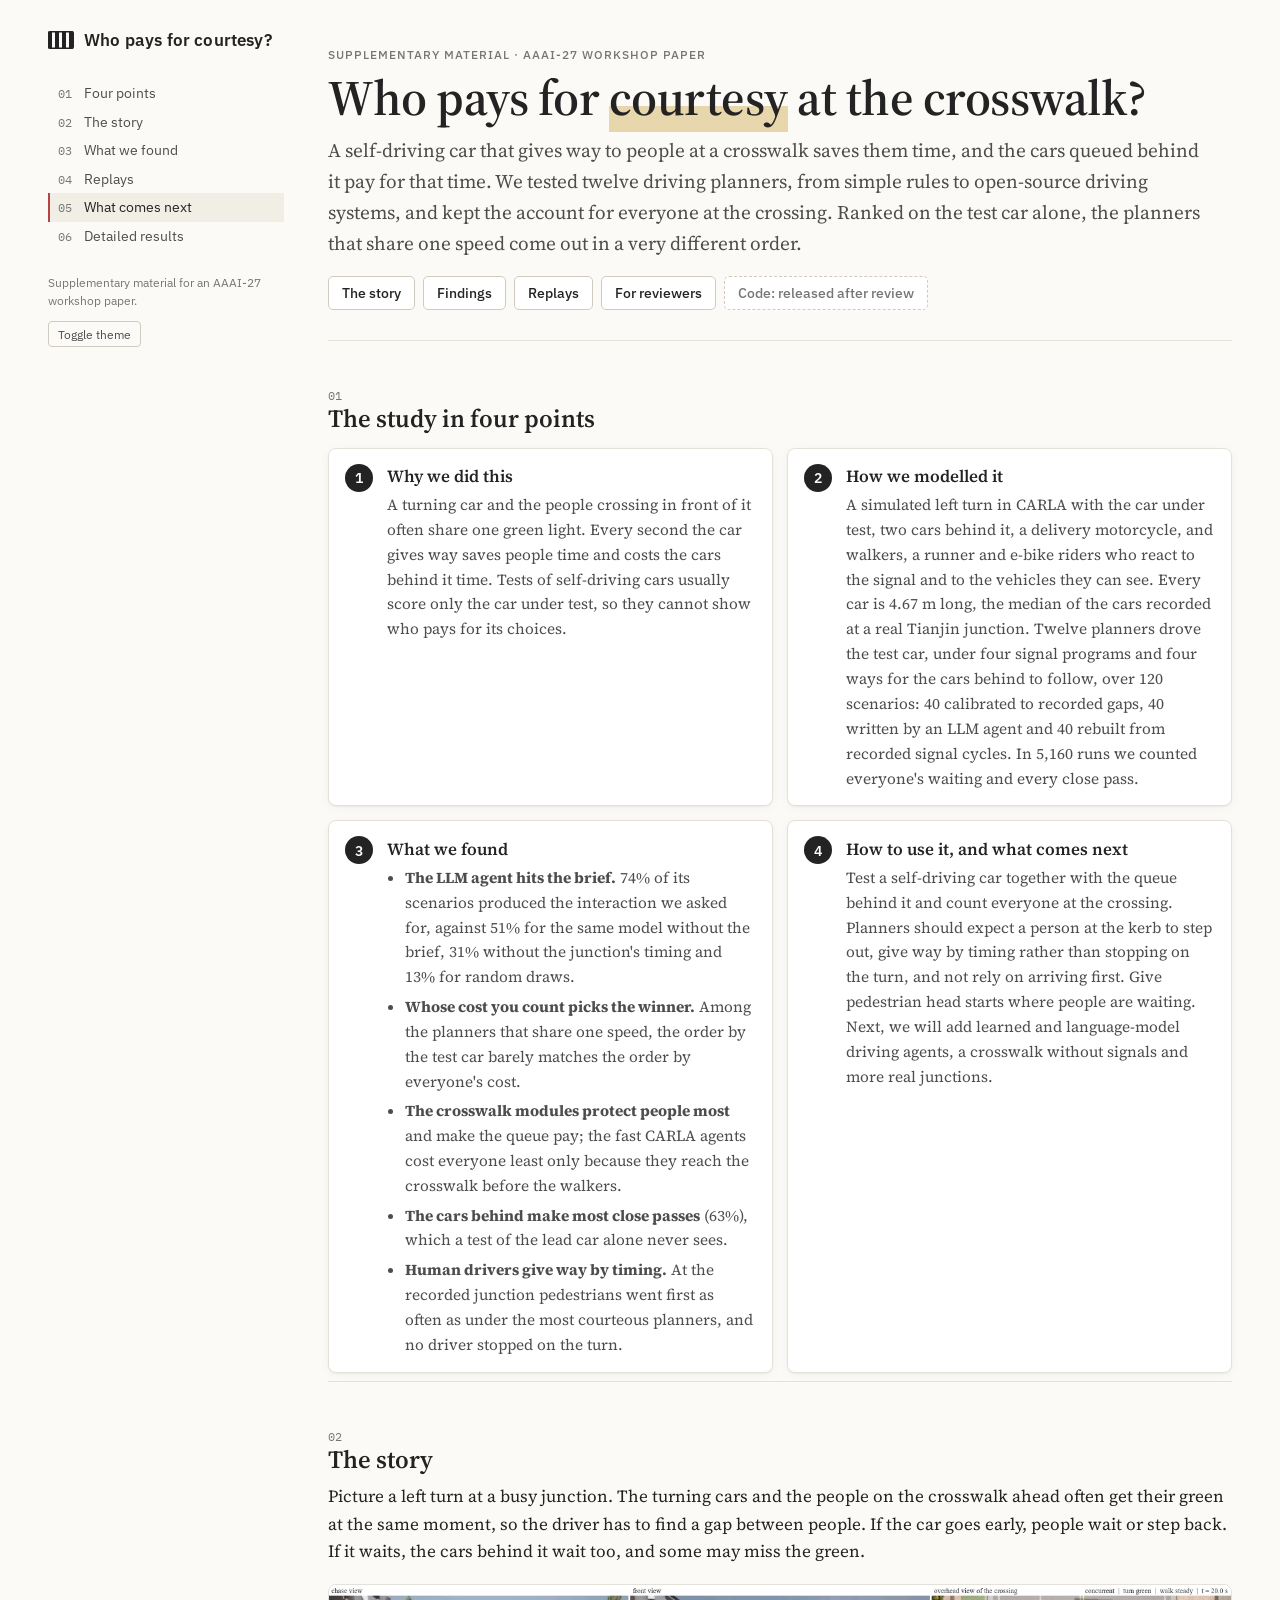
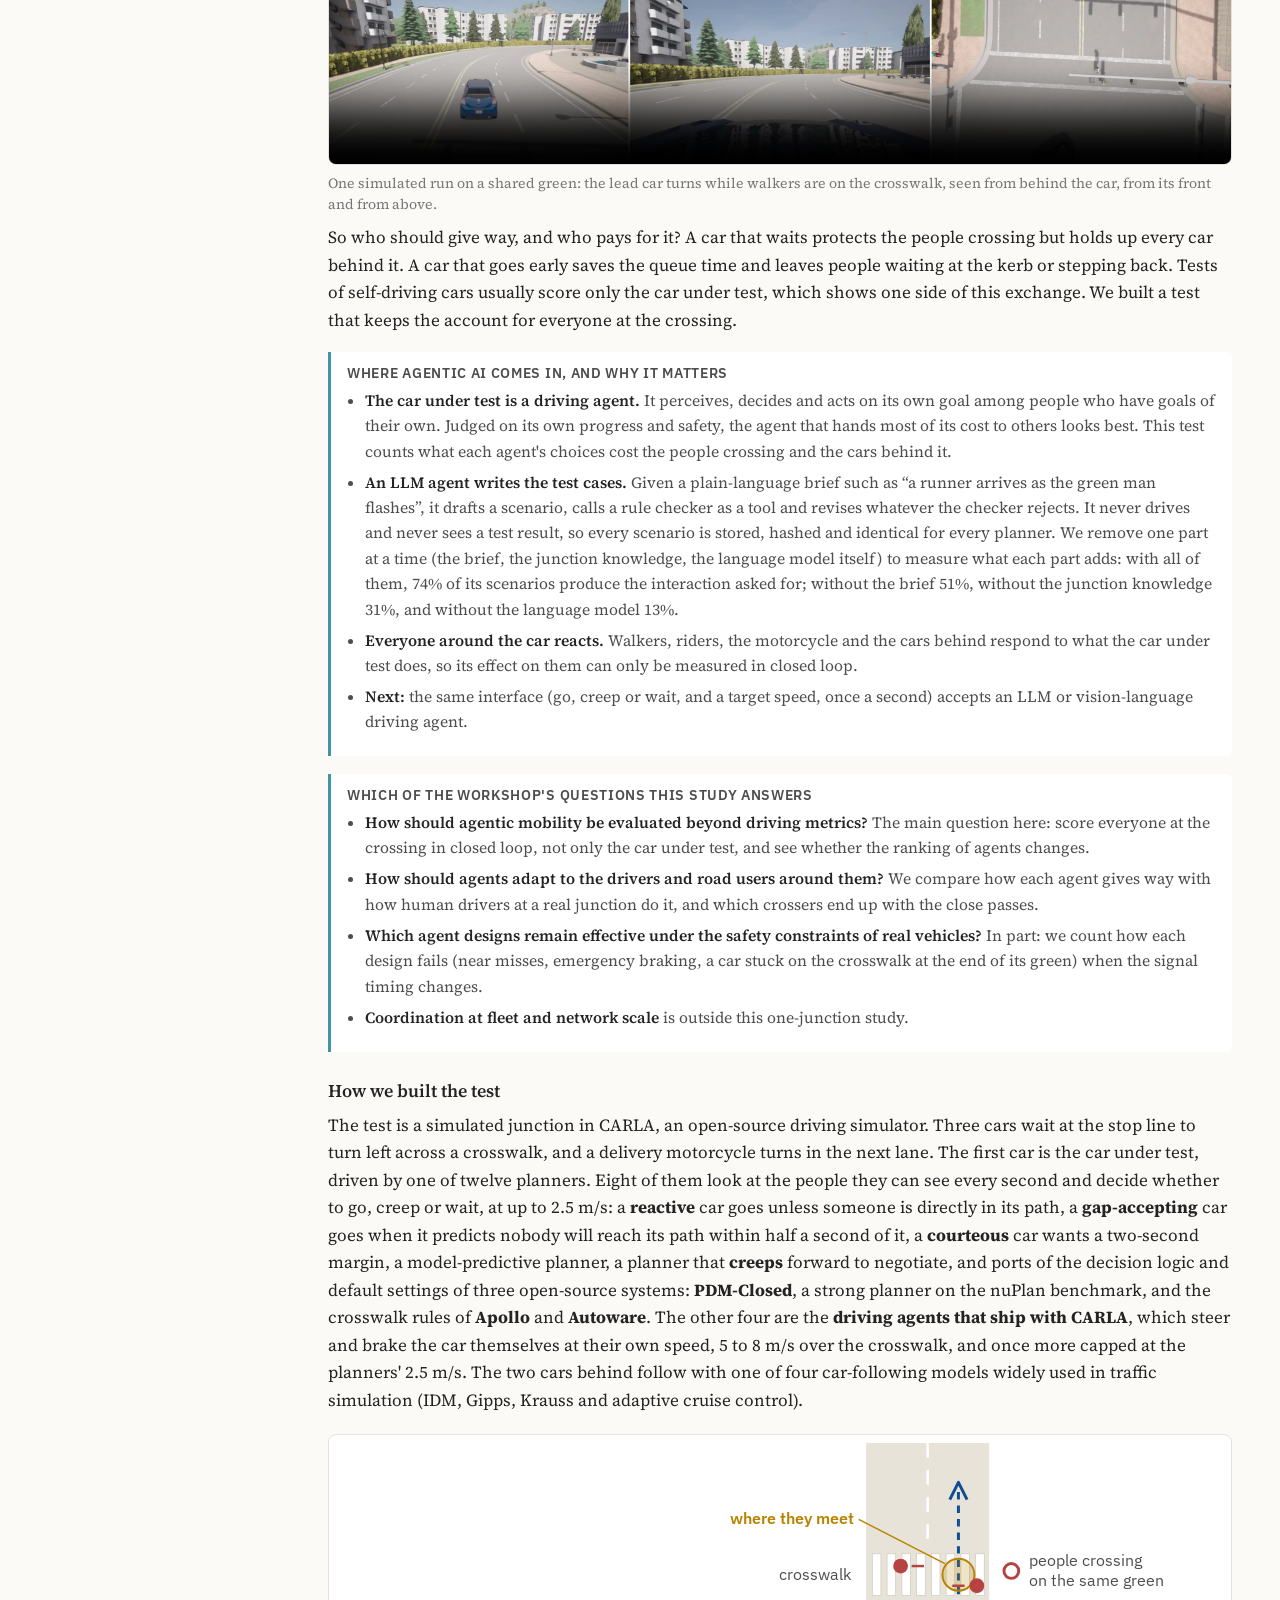
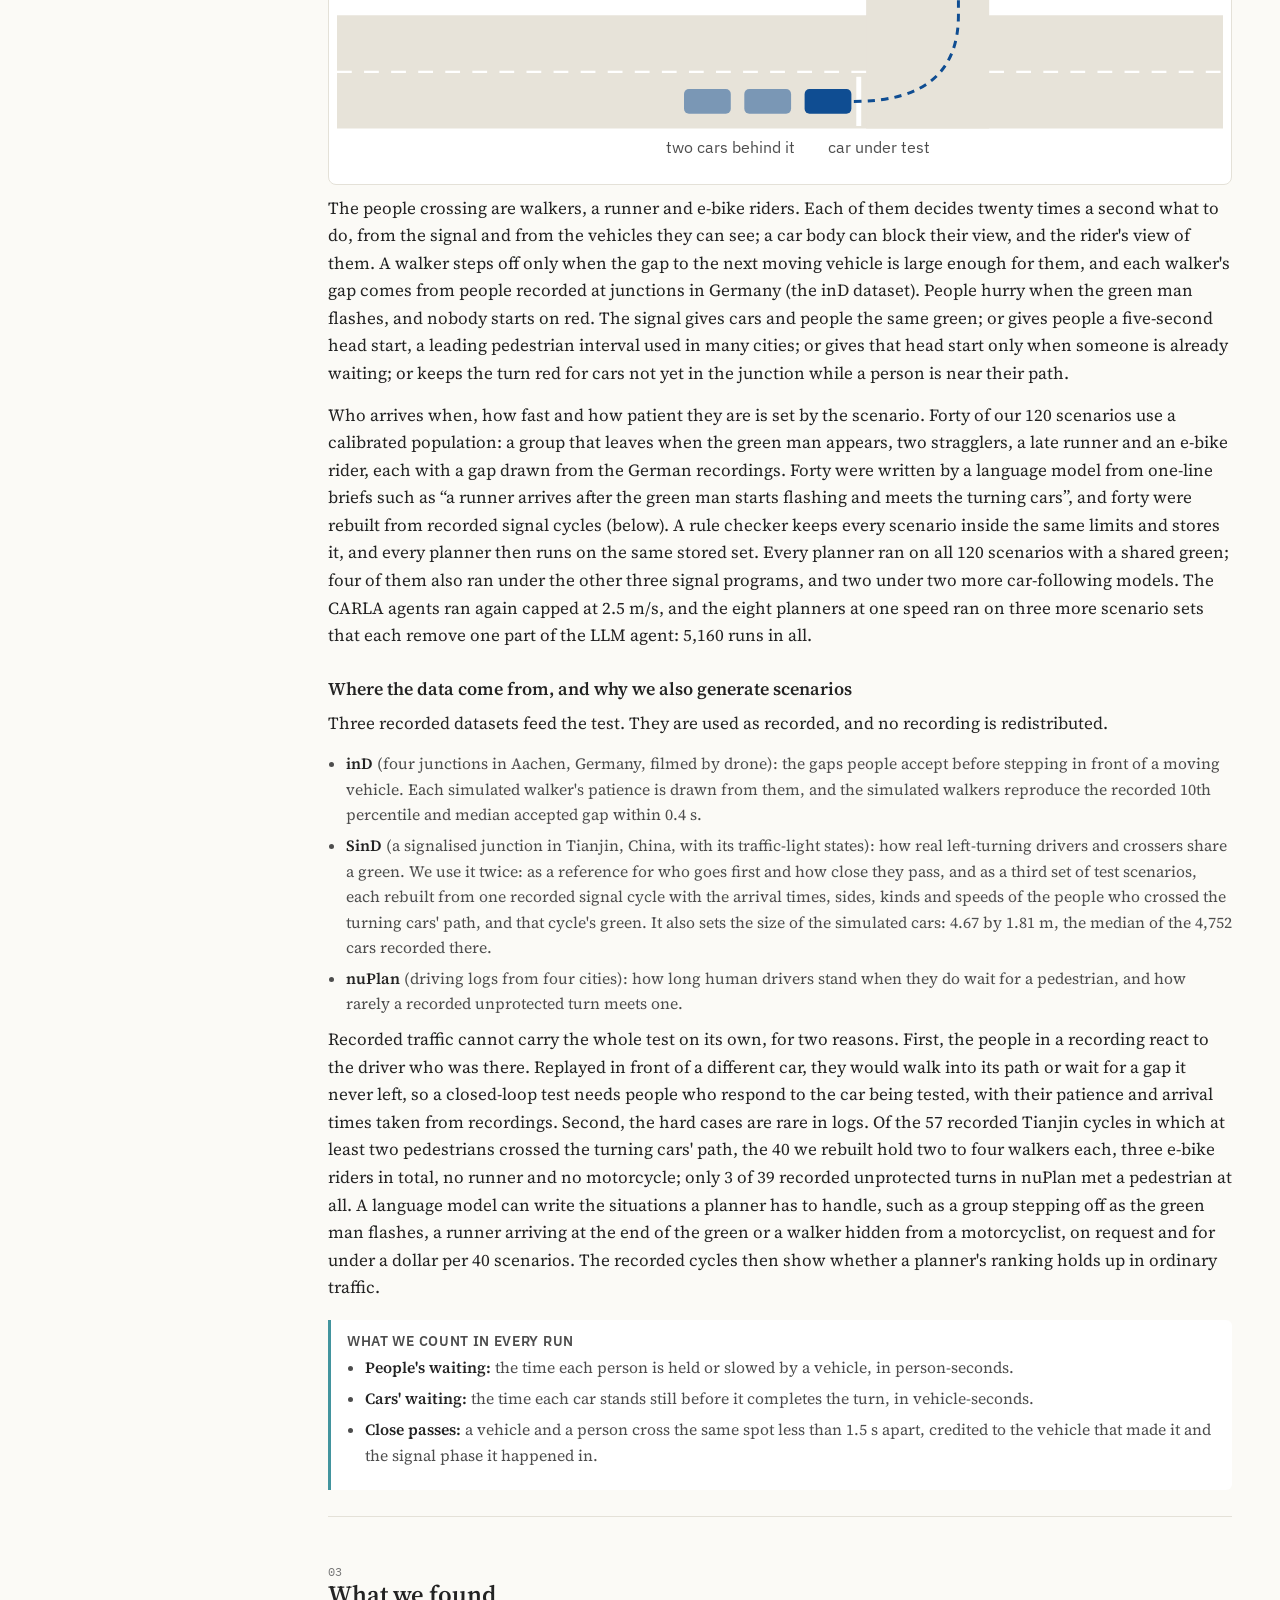
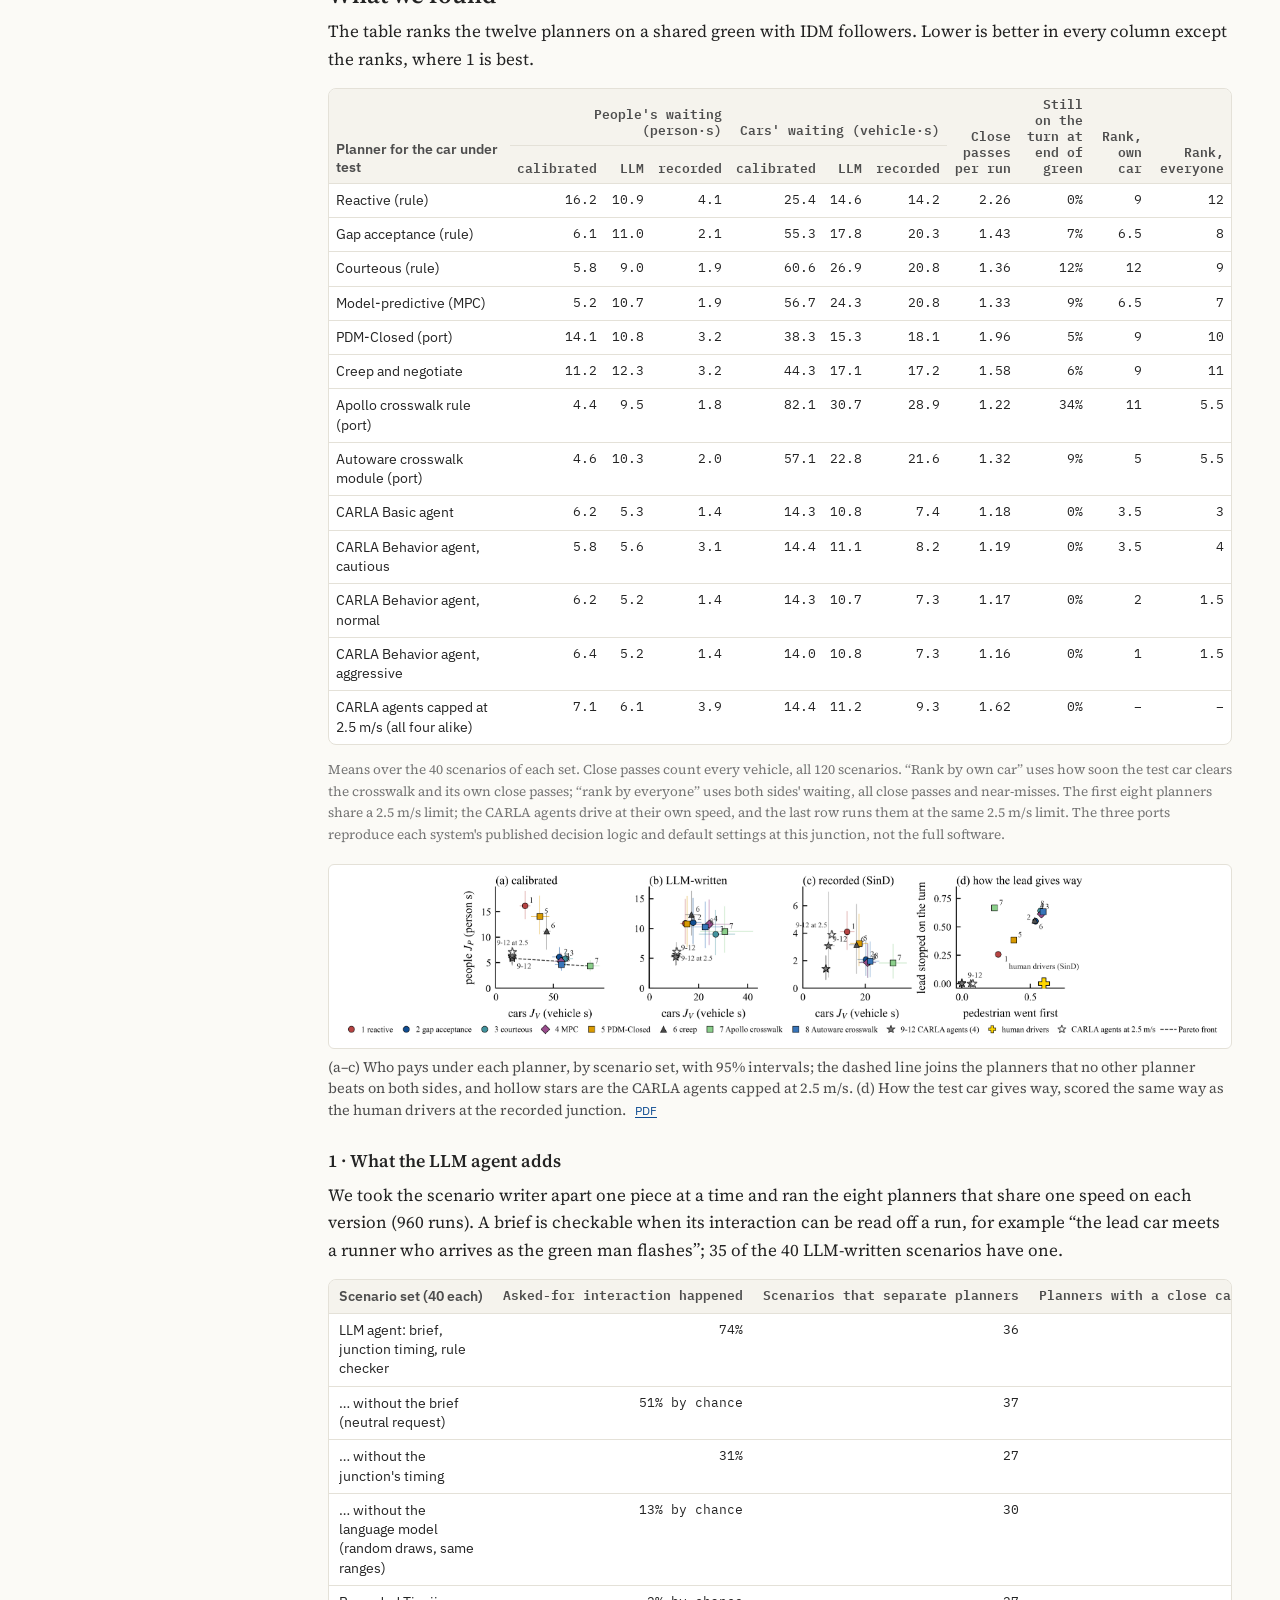
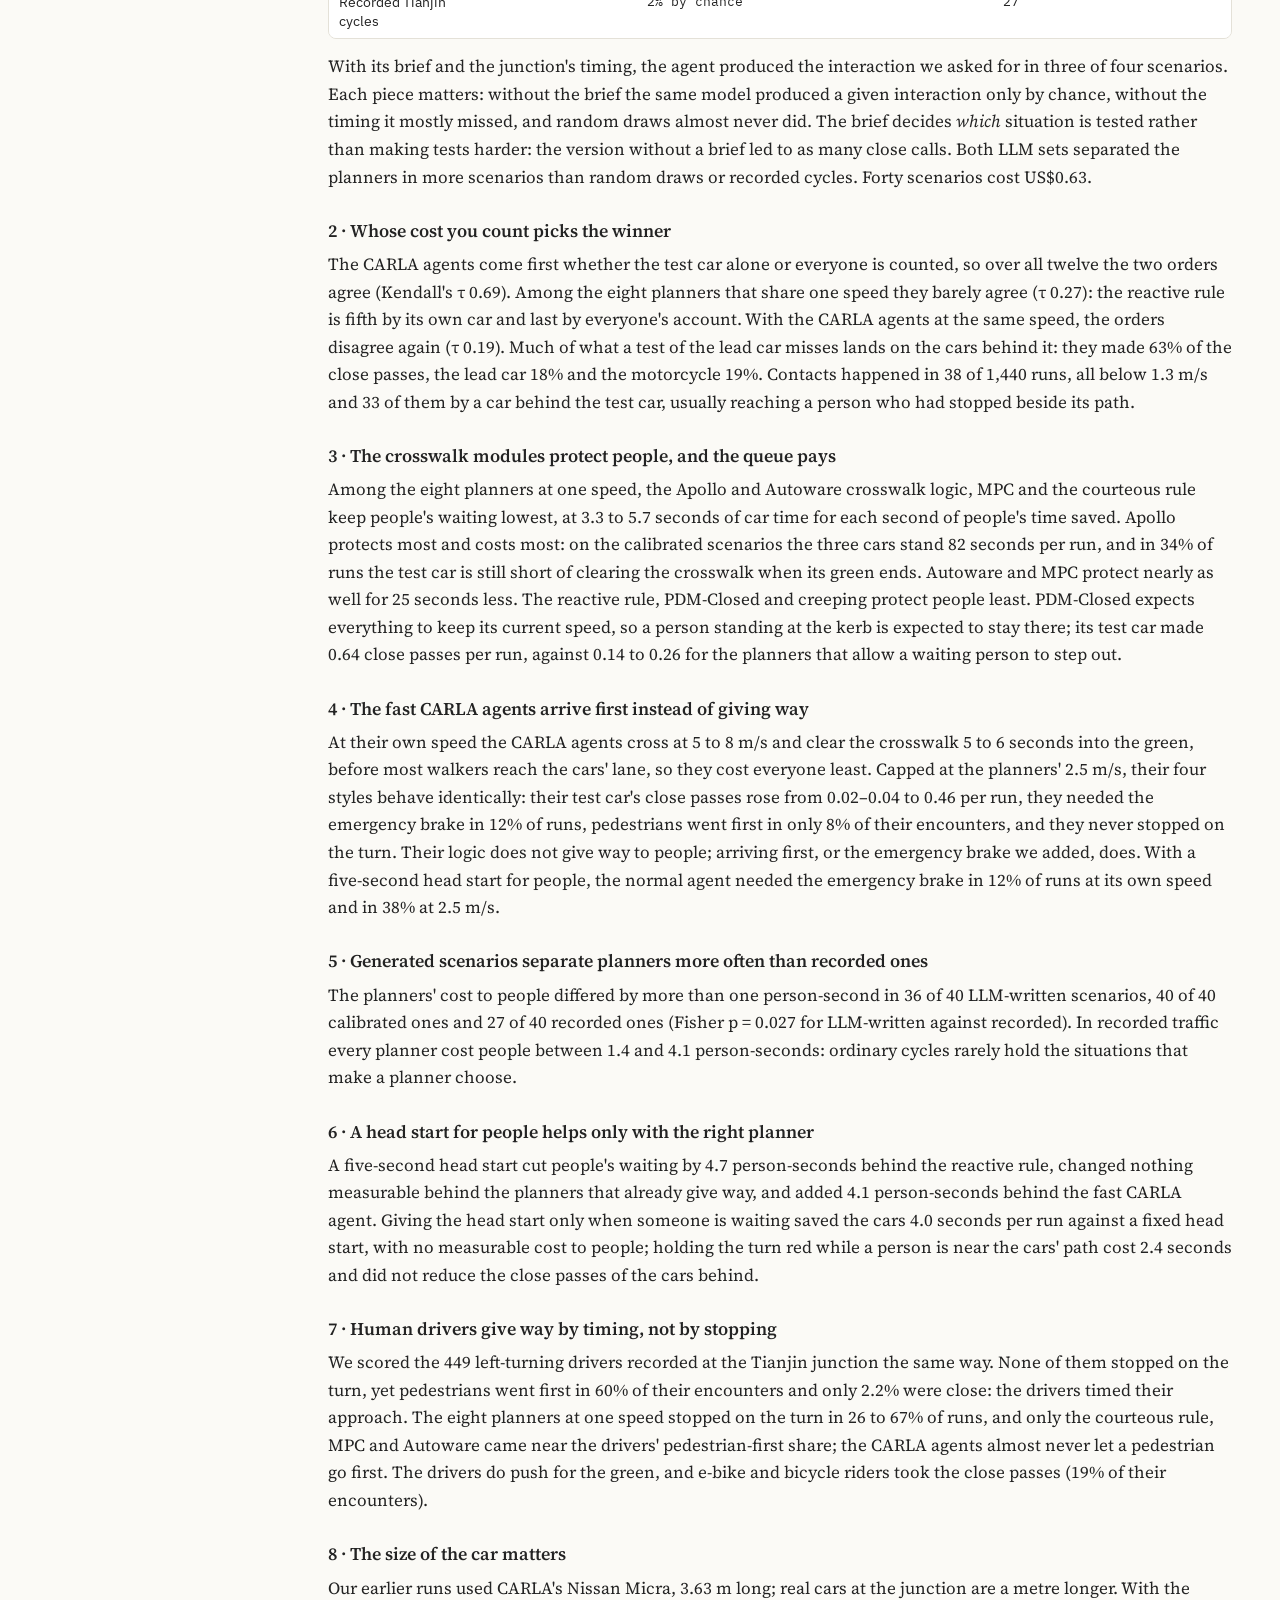
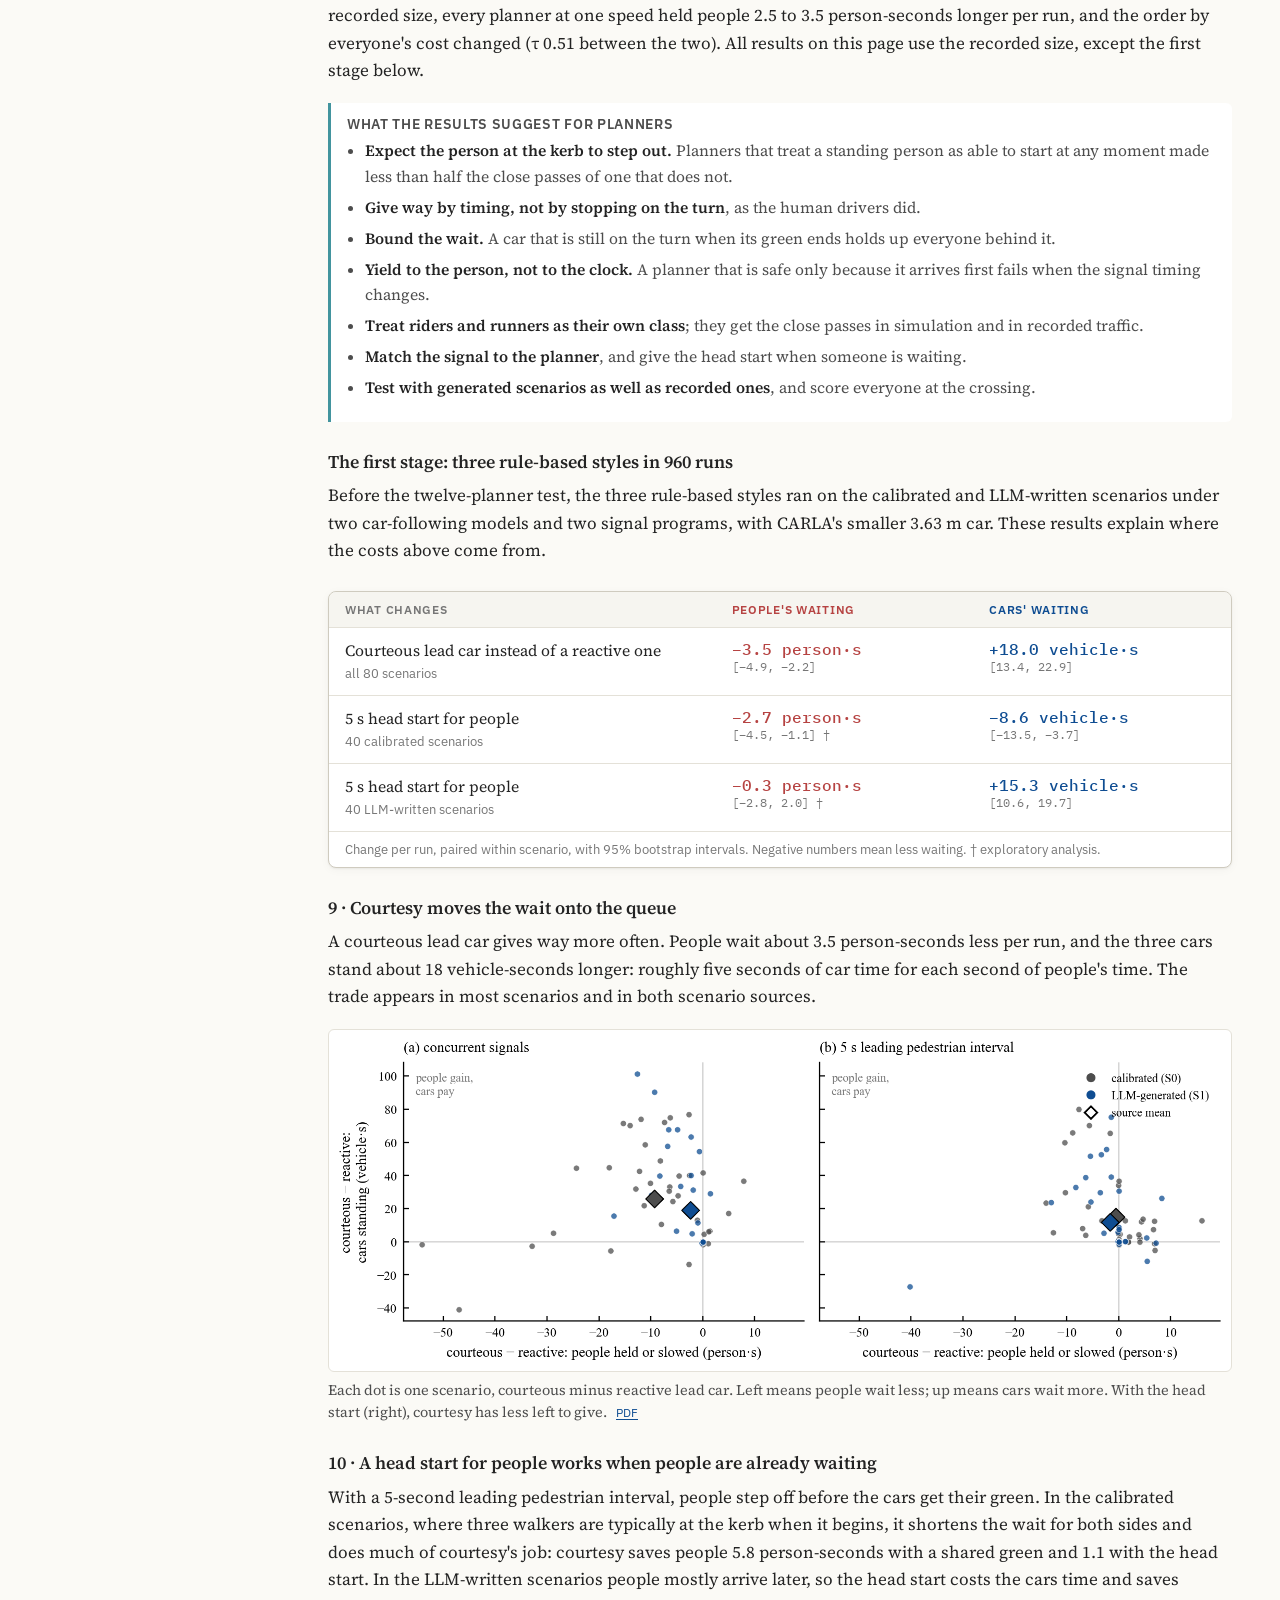
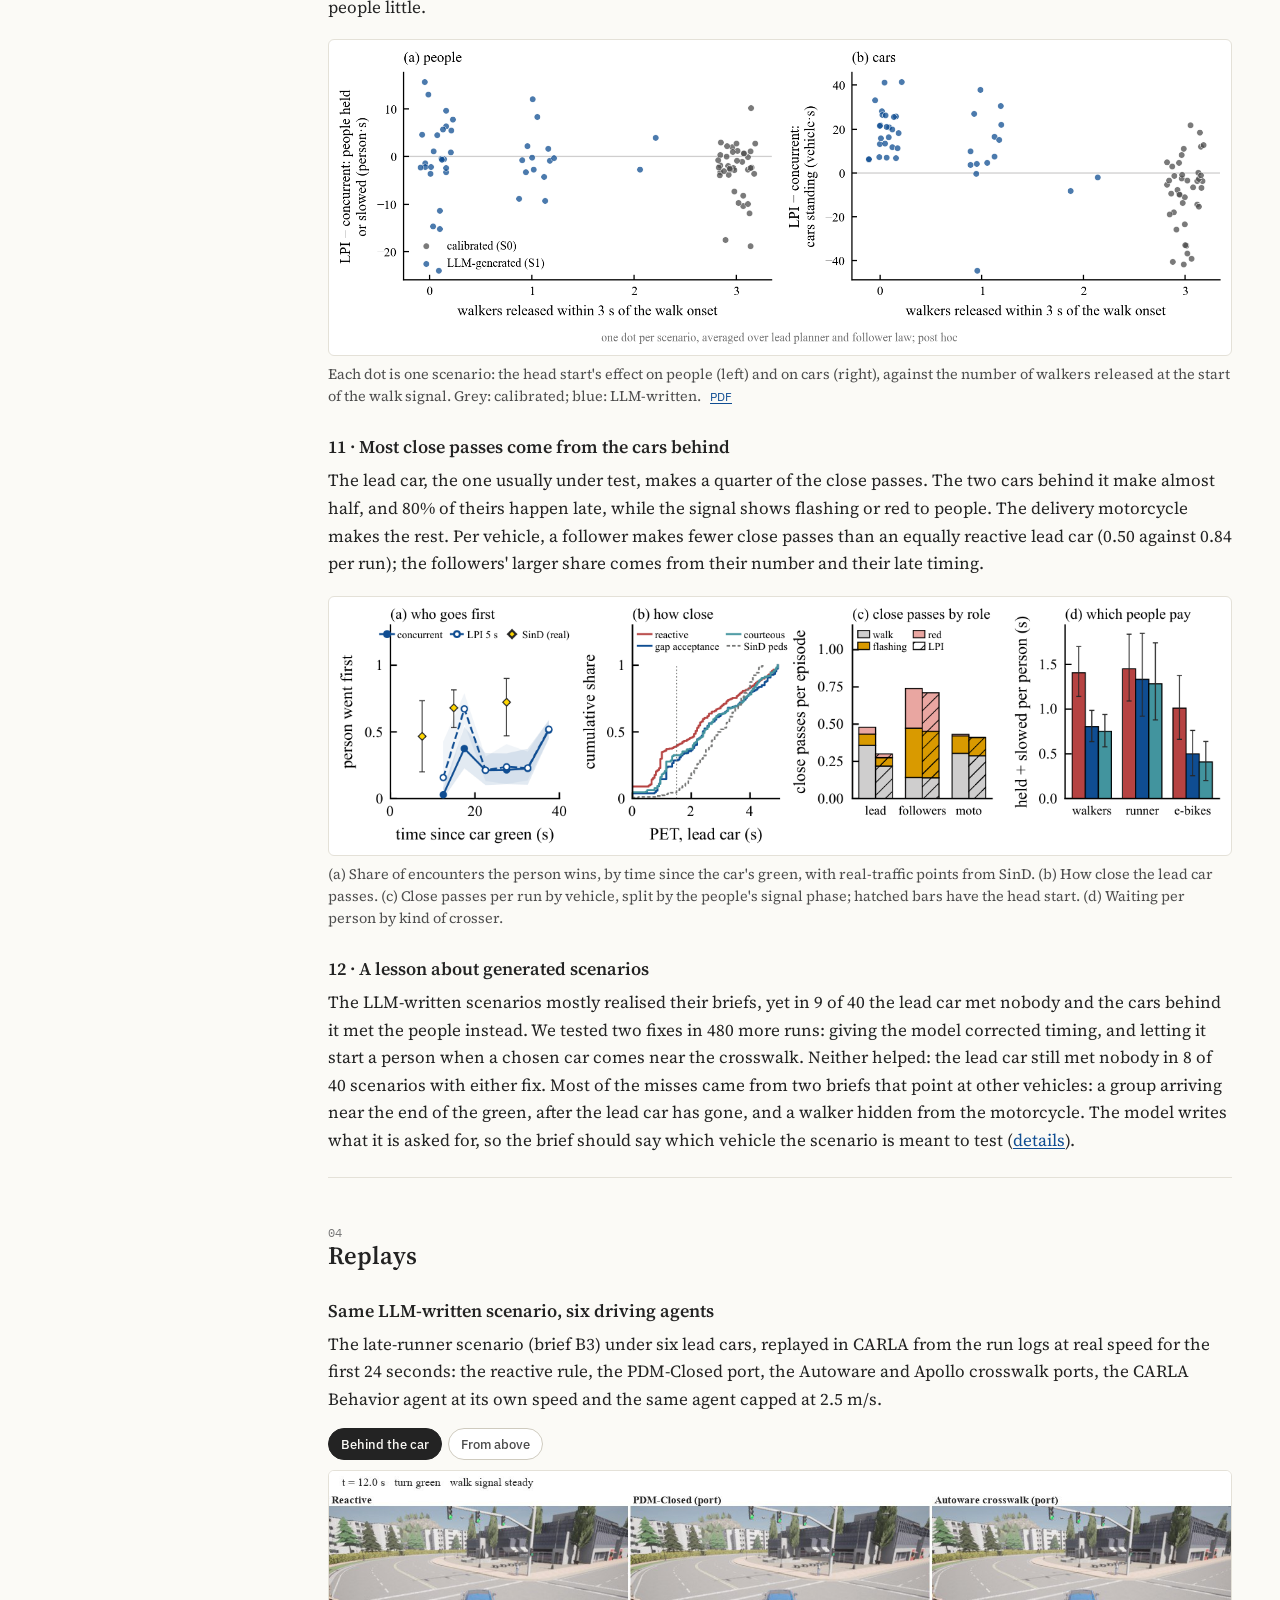
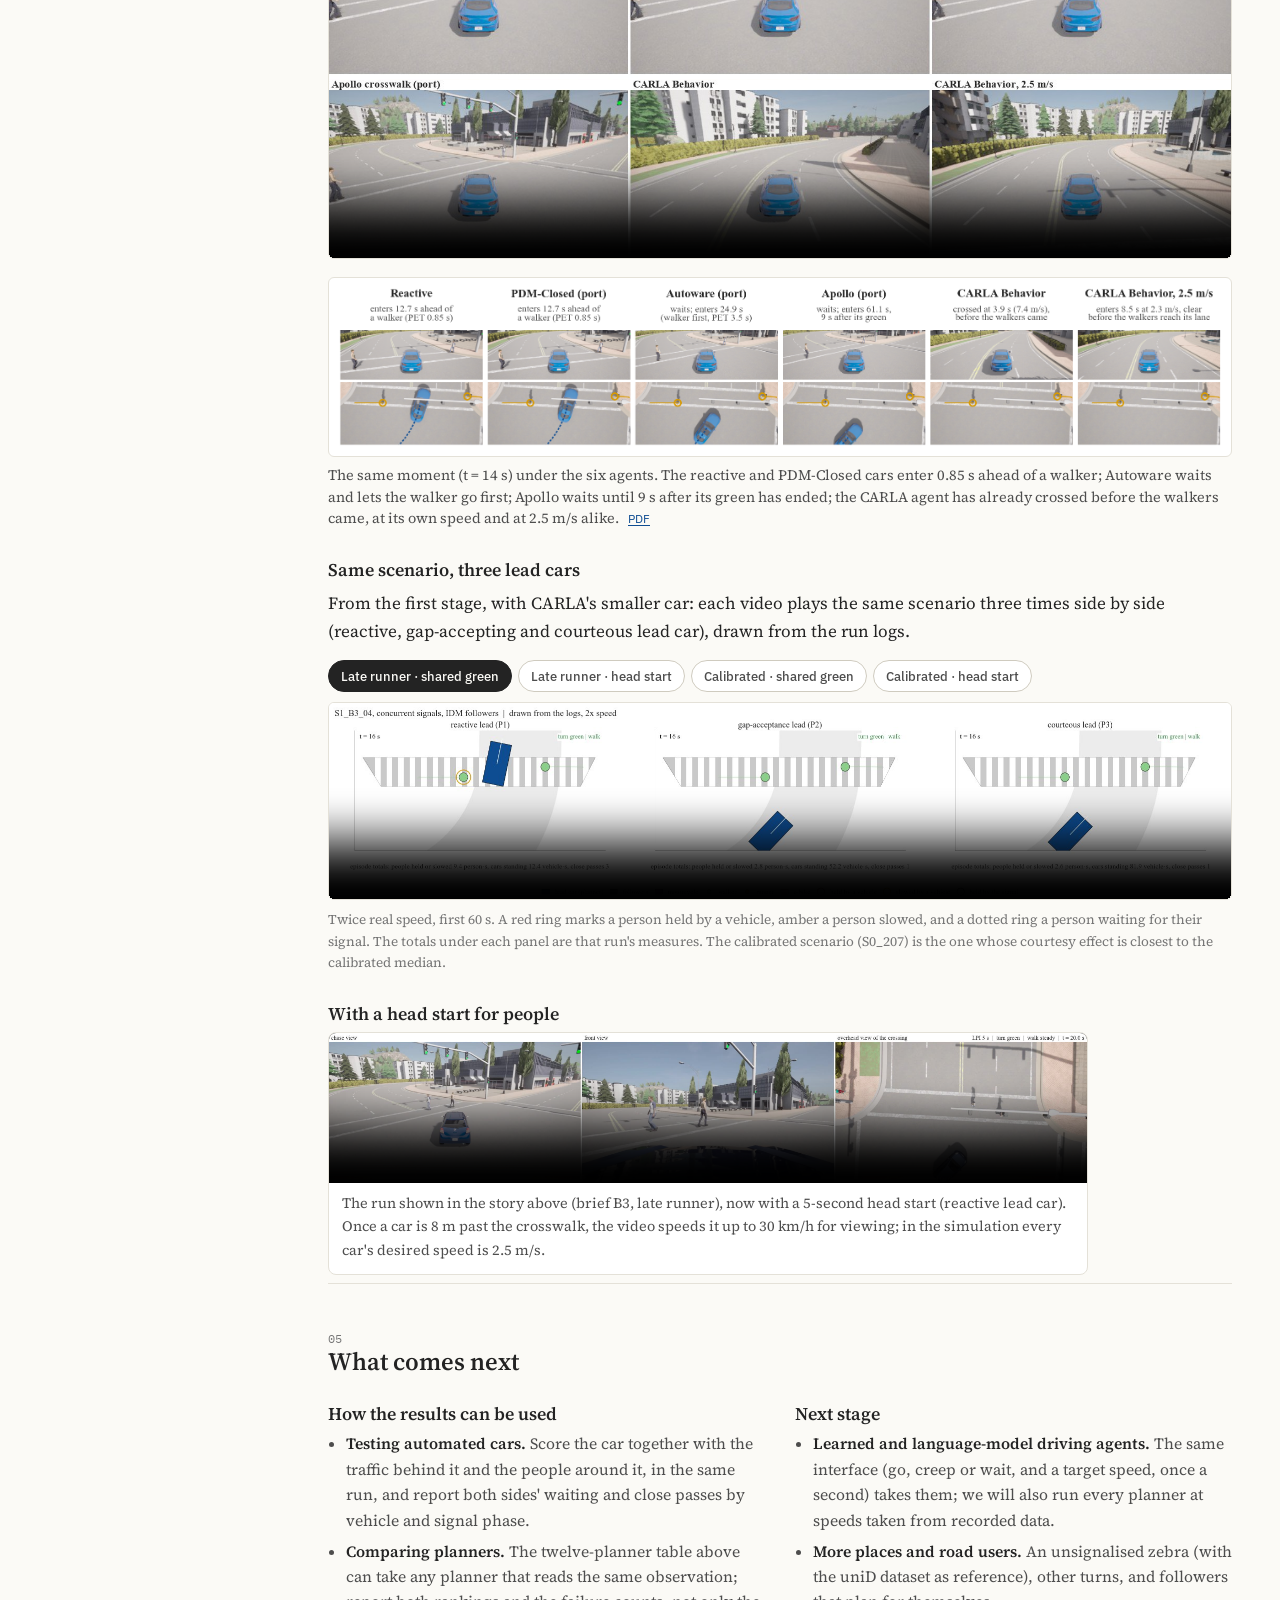
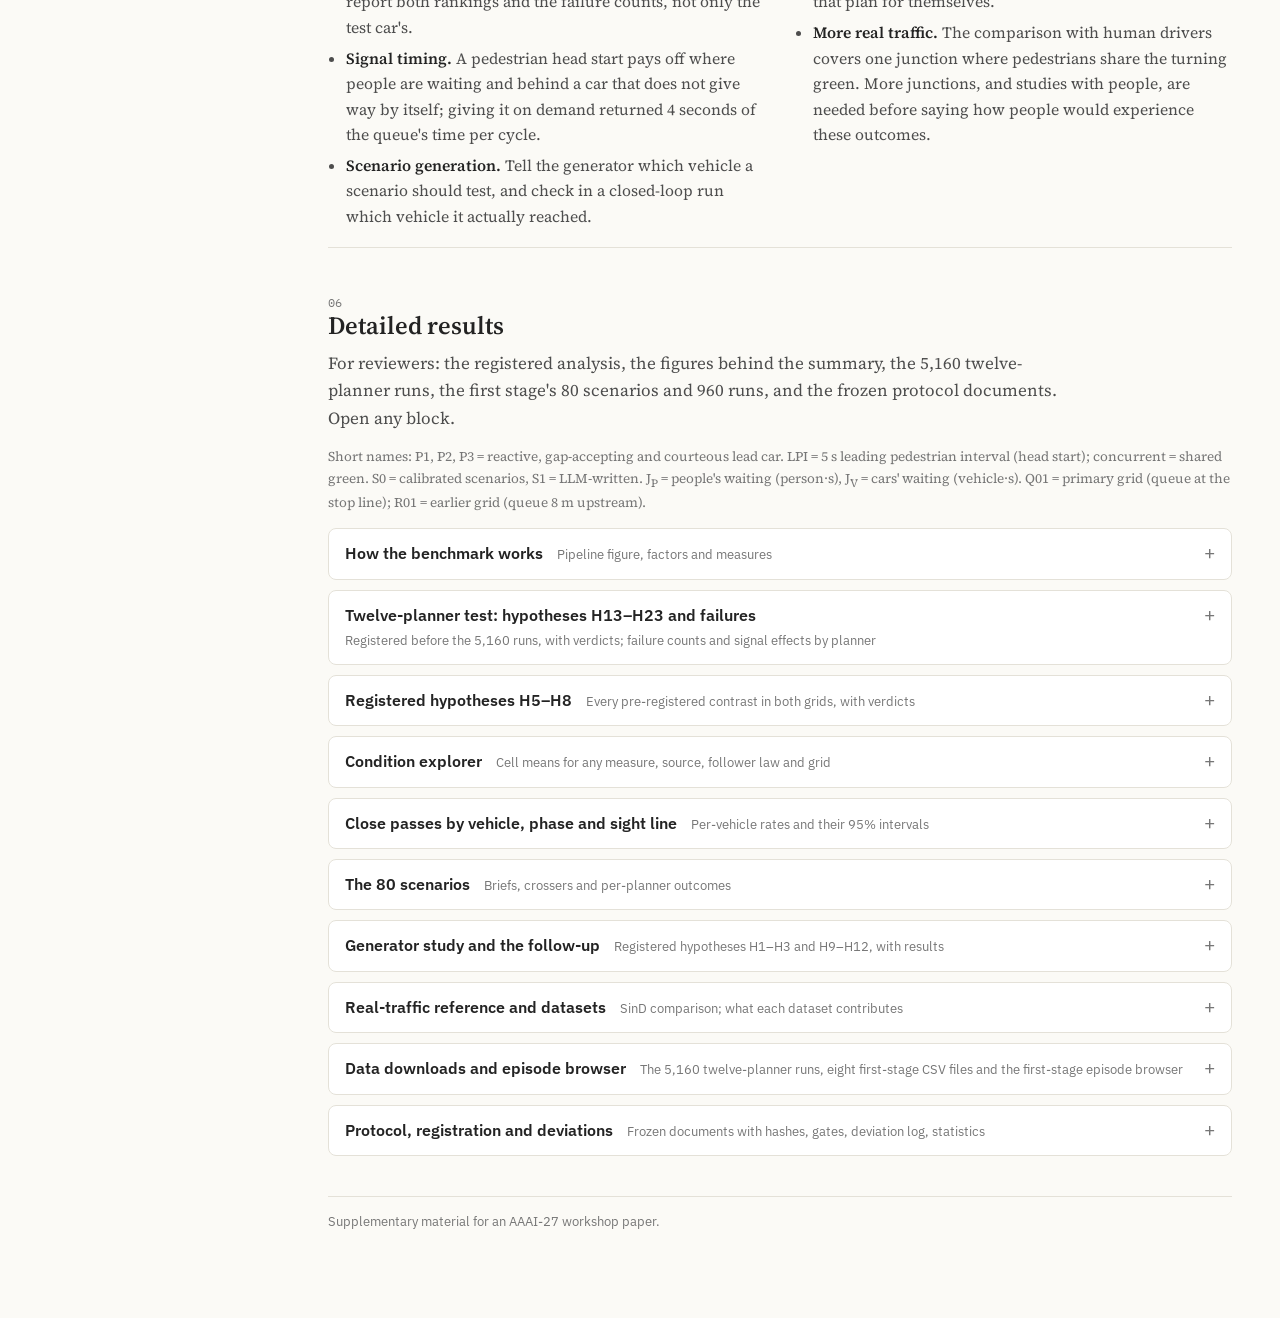
==== index.html @ dfdd0163 "Update supplementary site" ====
<!doctype html>
<html lang="en">
<head>
<meta charset="utf-8">
<meta name="viewport" content="width=device-width, initial-scale=1">
<title>Who Pays for Courtesy?</title>
<meta name="description" content="Supplementary material for an AAAI-27 workshop paper: who waits, and who passes close, when turning cars and people share a signalised crosswalk.">
<meta name="robots" content="noindex">
<link rel="icon" href="data:image/svg+xml,%3Csvg xmlns='http://www.w3.org/2000/svg' viewBox='0 0 32 22'%3E%3Crect x='1' y='1' width='30' height='20' rx='2' fill='white' stroke='%23232323' stroke-width='2'/%3E%3Cpath d='M7 1v20M13 1v20M19 1v20M25 1v20' stroke='%23232323' stroke-width='3'/%3E%3C/svg%3E">
<link rel="preconnect" href="https://fonts.googleapis.com">
<link rel="stylesheet" href="https://fonts.googleapis.com/css2?family=Source+Serif+4:opsz,wght@8..60,400;8..60,600&family=IBM+Plex+Sans:wght@400;500;600&family=IBM+Plex+Mono:wght@400;500&display=swap">
<link rel="stylesheet" href="assets/css/site.css">
<script>try{var t=localStorage.getItem("site-theme");if(t)document.documentElement.setAttribute("data-theme",t);}catch(e){}</script>
</head>
<body>
<div class="shell">

<aside class="rail" aria-label="Contents">
  <a class="brand" href="#top"><span class="brand-mark" aria-hidden="true"></span>Who pays for courtesy?</a>
  <nav>
    <ol>
      <li><a href="#brief">Four points</a></li>
      <li><a href="#question">The story</a></li>
      <li><a href="#found">What we found</a></li>
      <li><a href="#replays">Replays</a></li>
      <li><a href="#next">What comes next</a></li>
      <li><a href="#details">Detailed results</a></li>
    </ol>
  </nav>
  <div class="rail-foot">Supplementary material for an AAAI-27 workshop paper.
    <br><button class="theme-btn" type="button" data-theme-toggle>Toggle theme</button></div>
</aside>

<main class="main" id="top">
  <div class="mobile-bar">
    <a class="brand" href="#top"><span class="brand-mark" aria-hidden="true"></span>Who pays for courtesy?</a>
    <select aria-label="Jump to section" data-jump>
      <option value="#top">Top</option>
      <option value="#brief">Four points</option><option value="#question">The story</option>
      <option value="#found">What we found</option><option value="#replays">Replays</option>
      <option value="#next">What comes next</option><option value="#details">Detailed results</option>
    </select>
  </div>

  <header class="hero">
    <div class="kicker">Supplementary material · AAAI-27 workshop paper</div>
    <h1>Who pays for <span class="z">courtesy</span> at the crosswalk?</h1>
    <p class="subtitle">A self-driving car that gives way to people at a crosswalk saves them time, and the cars queued behind it pay
      for that time. We tested twelve driving planners, from simple rules to open-source driving systems, and kept the account for
      everyone at the crossing. Ranked on the test car alone, the planners that share one speed come out in a very different order.</p>
    <div class="links">
      <a class="btn" href="#question">The story</a>
      <a class="btn" href="#found">Findings</a>
      <a class="btn" href="#replays">Replays</a>
      <a class="btn" href="#details">For reviewers</a>
      <span class="btn" aria-disabled="true">Code: released after review</span>
    </div>
  </header>

  <!-- ===================================================================================== 01 -->
  <section class="sec" id="brief">
    <div class="sec-num">01</div>
    <h2>The study in four points</h2>
    <div class="brief-grid">
      <div class="brief-card"><div class="bnum">1</div><h3>Why we did this</h3>
        <p>A turning car and the people crossing in front of it often share one green light. Every second the car gives way saves
          people time and costs the cars behind it time. Tests of self-driving cars usually score only the car under test, so they
          cannot show who pays for its choices.</p></div>
      <div class="brief-card"><div class="bnum">2</div><h3>How we modelled it</h3>
        <p>A simulated left turn in CARLA with the car under test, two cars behind it, a delivery motorcycle, and walkers, a runner
          and e-bike riders who react to the signal and to the vehicles they can see. Every car is 4.67 m long, the median of the
          cars recorded at a real Tianjin junction. Twelve planners drove the test car, under four signal programs and four ways for
          the cars behind to follow, over 120 scenarios: 40 calibrated to recorded gaps, 40 written by an LLM agent and 40 rebuilt
          from recorded signal cycles. In 5,160 runs we counted everyone's waiting and every close pass.</p></div>
      <div class="brief-card"><div class="bnum">3</div><h3>What we found</h3>
        <ul>
          <li><b>The LLM agent hits the brief.</b> 74% of its scenarios produced the interaction we asked for, against 51% for the
            same model without the brief, 31% without the junction's timing and 13% for random draws.</li>
          <li><b>Whose cost you count picks the winner.</b> Among the planners that share one speed, the order by the test car
            barely matches the order by everyone's cost.</li>
          <li><b>The crosswalk modules protect people most</b> and make the queue pay; the fast CARLA agents cost everyone least
            only because they reach the crosswalk before the walkers.</li>
          <li><b>The cars behind make most close passes</b> (63%), which a test of the lead car alone never sees.</li>
          <li><b>Human drivers give way by timing.</b> At the recorded junction pedestrians went first as often as under the most
            courteous planners, and no driver stopped on the turn.</li>
        </ul></div>
      <div class="brief-card"><div class="bnum">4</div><h3>How to use it, and what comes next</h3>
        <p>Test a self-driving car together with the queue behind it and count everyone at the crossing. Planners should expect a
          person at the kerb to step out, give way by timing rather than stopping on the turn, and not rely on arriving first. Give
          pedestrian head starts where people are waiting. Next, we will add learned and language-model driving agents, a crosswalk
          without signals and more real junctions.</p></div>
    </div>
  </section>

  <!-- ===================================================================================== 02 -->
  <section class="sec" id="question">
    <div class="sec-num">02</div>
    <h2>The story</h2>
    <p>Picture a left turn at a busy junction. The turning cars and the people on the crosswalk ahead often get their green at the
      same moment, so the driver has to find a gap between people. If the car goes early, people wait or step back. If it waits, the
      cars behind it wait too, and some may miss the green.</p>
    <figure class="hero-video">
      <video controls preload="none" playsinline poster="assets/video/S1_B3_04_reactive_concurrent.jpg">
        <source src="assets/video/S1_B3_04_reactive_concurrent.mp4" type="video/mp4"></video>
      <figcaption>One simulated run on a shared green: the lead car turns while walkers are on the crosswalk, seen from behind the
        car, from its front and from above.</figcaption>
    </figure>
    <p>So who should give way, and who pays for it? A car that waits protects the people crossing but holds up every car behind it.
      A car that goes early saves the queue time and leaves people waiting at the kerb or stepping back. Tests of self-driving cars
      usually score only the car under test, which shows one side of this exchange. We built a test that keeps the account for
      everyone at the crossing.</p>

    <div class="callout" id="agentic">
      <h4>Where agentic AI comes in, and why it matters</h4>
      <ul class="plain">
        <li><b>The car under test is a driving agent.</b> It perceives, decides and acts on its own goal among people who have
          goals of their own. Judged on its own progress and safety, the agent that hands most of its cost to others looks best.
          This test counts what each agent's choices cost the people crossing and the cars behind it.</li>
        <li><b>An LLM agent writes the test cases.</b> Given a plain-language brief such as “a runner arrives as the green man
          flashes”, it drafts a scenario, calls a rule checker as a tool and revises whatever the checker rejects. It never drives
          and never sees a test result, so every scenario is stored, hashed and identical for every planner. We remove one part
          at a time (the brief, the junction knowledge, the language model itself) to measure what each part adds: with all of them, 74% of its scenarios produce the interaction asked for; without
          the brief 51%, without the junction knowledge 31%, and without the language model 13%.</li>
        <li><b>Everyone around the car reacts.</b> Walkers, riders, the motorcycle and the cars behind respond to what the car
          under test does, so its effect on them can only be measured in closed loop.</li>
        <li><b>Next:</b> the same interface (go, creep or wait, and a target speed, once a second) accepts an LLM or vision-language
          driving agent.</li>
      </ul>
    </div>

    <div class="callout" id="workshop-questions">
      <h4>Which of the workshop's questions this study answers</h4>
      <ul class="plain">
        <li><b>How should agentic mobility be evaluated beyond driving metrics?</b> The main question here: score everyone at
          the crossing in closed loop, not only the car under test, and see whether the ranking of agents changes.</li>
        <li><b>How should agents adapt to the drivers and road users around them?</b> We compare how each agent gives way with
          how human drivers at a real junction do it, and which crossers end up with the close passes.</li>
        <li><b>Which agent designs remain effective under the safety constraints of real vehicles?</b> In part: we count how each
          design fails (near misses, emergency braking, a car stuck on the crosswalk at the end of its green) when the signal
          timing changes.</li>
        <li><b>Coordination at fleet and network scale</b> is outside this one-junction study.</li>
      </ul>
    </div>

    <h3>How we built the test</h3>
    <p>The test is a simulated junction in CARLA, an open-source driving simulator. Three cars wait at the stop line to turn left
      across a crosswalk, and a delivery motorcycle turns in the next lane. The first car is the car under test, driven by one of
      twelve planners. Eight of them look at the people they can see every second and decide whether to go, creep or wait, at up
      to 2.5 m/s: a <b>reactive</b> car goes unless someone is directly in its path, a <b>gap-accepting</b> car goes when it predicts
      nobody will reach its path within half a second of it, a <b>courteous</b> car wants a two-second margin, a model-predictive
      planner, a planner that <b>creeps</b> forward to negotiate, and ports of the decision logic and default settings of three
      open-source systems: <b>PDM-Closed</b>, a strong planner on the nuPlan benchmark, and the crosswalk rules of <b>Apollo</b> and
      <b>Autoware</b>. The other four are the <b>driving agents that ship with CARLA</b>, which steer and brake the car themselves at
      their own speed, 5 to 8 m/s over the crosswalk, and once more capped at the planners' 2.5 m/s. The two cars behind follow with one of four car-following models widely used
      in traffic simulation (IDM, Gipps, Krauss and adaptive cruise control).</p>

    <figure class="scene">
      <svg viewBox="0 0 720 270" role="img" aria-labelledby="scene-t">
        <title id="scene-t">Top-down sketch: three cars queue in the eastbound lane; the first turns left across a crosswalk where people are crossing on their own green.</title>
        <rect class="road" x="0" y="140" width="720" height="92"/>
        <rect class="road" x="430" y="0" width="100" height="232"/>
        <line class="lane" x1="0" y1="186" x2="430" y2="186"/><line class="lane" x1="530" y1="186" x2="720" y2="186"/>
        <line class="lane" x1="480" y1="0" x2="480" y2="80"/>
        <g class="zebra"><rect x="435" y="90" width="7" height="34"/><rect x="447" y="90" width="7" height="34"/><rect x="459" y="90" width="7" height="34"/><rect x="471" y="90" width="7" height="34"/><rect x="483" y="90" width="7" height="34"/><rect x="495" y="90" width="7" height="34"/><rect x="507" y="90" width="7" height="34"/><rect x="519" y="90" width="7" height="34"/></g>
        <line class="stop" x1="424" y1="190" x2="424" y2="230"/>
        <path class="turn" d="M420 210 Q505 210 505 140 L505 36"/>
        <path class="turn-head" d="M498 46 L505 32 L512 46"/>
        <rect class="car lead" x="380" y="200" width="38" height="20" rx="4"/>
        <rect class="car" x="331" y="200" width="38" height="20" rx="4"/>
        <rect class="car" x="282" y="200" width="38" height="20" rx="4"/>
        <circle class="meet" cx="505" cy="107" r="13"/>
        <circle class="walker" cx="458" cy="100" r="6"/><path class="walk-dir" d="M467 100 h10"/>
        <circle class="walker" cx="520" cy="116" r="6"/><path class="walk-dir" d="M510 116 h-10"/>
        <circle class="walker wait" cx="548" cy="104" r="6"/>
        <text x="399" y="252" class="lbl" text-anchor="start">car under test</text>
        <text x="372" y="252" class="lbl" text-anchor="end">two cars behind it</text>
        <text x="562" y="100" class="lbl">people crossing</text><text x="562" y="116" class="lbl">on the same green</text>
        <text x="418" y="111" class="lbl" text-anchor="end">crosswalk</text>
        <text x="420" y="66" class="lbl meet-lbl" text-anchor="end">where they meet</text>
        <path class="leader" d="M424 62 L494 98"/>
      </svg>
    </figure>

    <p>The people crossing are walkers, a runner and e-bike riders. Each of them decides twenty times a second what to do, from the
      signal and from the vehicles they can see; a car body can block their view, and the rider's view of them. A walker steps off
      only when the gap to the next moving vehicle is large enough for them, and each walker's gap comes from people recorded at
      junctions in Germany (the inD dataset). People hurry when the green man flashes, and nobody starts on red. The signal gives cars
      and people the same green; or gives people a five-second head start, a leading pedestrian interval used in many cities; or
      gives that head start only when someone is already waiting; or keeps the turn red for cars not yet in the junction while a
      person is near their path.</p>
    <p>Who arrives when, how fast and how patient they are is set by the scenario. Forty of our 120 scenarios use a calibrated
      population: a group that leaves when the green man appears, two stragglers, a late runner and an e-bike rider, each with a gap
      drawn from the German recordings. Forty were written by a language model from one-line briefs such as “a runner arrives after
      the green man starts flashing and meets the turning cars”, and forty were rebuilt from recorded signal cycles (below). A rule
      checker keeps every scenario inside the same limits and stores it, and every planner then runs on the same stored set. Every
      planner ran on all 120 scenarios with a shared green; four of them also ran under the other three signal programs, and two
      under two more car-following models. The CARLA agents ran again capped at 2.5 m/s, and the eight planners at one speed ran
      on three more scenario sets that each remove one part of the LLM agent: 5,160 runs in all.</p>

    <h3>Where the data come from, and why we also generate scenarios</h3>
    <p>Three recorded datasets feed the test. They are used as recorded, and no recording is redistributed.</p>
    <ul class="plain">
      <li><b>inD</b> (four junctions in Aachen, Germany, filmed by drone): the gaps people accept before stepping in front of a
        moving vehicle. Each simulated walker's patience is drawn from them, and the simulated walkers reproduce the recorded
        10th percentile and median accepted gap within 0.4 s.</li>
      <li><b>SinD</b> (a signalised junction in Tianjin, China, with its traffic-light states): how real left-turning drivers and
        crossers share a green. We use it twice: as a reference for who goes first and how close they pass, and as a third set of
        test scenarios, each rebuilt from one recorded signal cycle with the arrival times, sides, kinds and speeds of the people
        who crossed the turning cars' path, and that cycle's green. It also sets the size of the simulated cars: 4.67 by
        1.81 m, the median of the 4,752 cars recorded there.</li>
      <li><b>nuPlan</b> (driving logs from four cities): how long human drivers stand when they do wait for a pedestrian, and how
        rarely a recorded unprotected turn meets one.</li>
    </ul>
    <p>Recorded traffic cannot carry the whole test on its own, for two reasons. First, the people in a recording react to the
      driver who was there. Replayed in front of a different car, they would walk into its path or wait for a gap it never left, so
      a closed-loop test needs people who respond to the car being tested, with their patience and arrival times taken from
      recordings. Second, the hard cases are rare in logs. Of the 57 recorded Tianjin cycles in which at least two pedestrians crossed
      the turning cars' path, the 40 we rebuilt hold two to four walkers each, three e-bike riders in total, no runner and no
      motorcycle; only 3 of 39 recorded unprotected turns in nuPlan met a pedestrian at all. A language model can write the
      situations a planner has to handle, such as a group stepping off as the green man flashes, a runner arriving at the end of the
      green or a walker hidden from a motorcyclist, on request and for under a dollar per 40 scenarios. The recorded cycles then
      show whether a planner's ranking holds up in ordinary traffic.</p>
    <div class="callout">
      <h4>What we count in every run</h4>
      <ul class="plain">
        <li><b class="c-p">People's waiting:</b> the time each person is held or slowed by a vehicle, in person-seconds.</li>
        <li><b class="c-v">Cars' waiting:</b> the time each car stands still before it completes the turn, in vehicle-seconds.</li>
        <li><b>Close passes:</b> a vehicle and a person cross the same spot less than 1.5 s apart, credited to the vehicle that made it
          and the signal phase it happened in.</li>
      </ul>
    </div>
  </section>

  <!-- ===================================================================================== 03 -->
  <section class="sec" id="found">
    <div class="sec-num">03</div>
    <h2>What we found</h2>
    <p>The table ranks the twelve planners on a shared green with IDM followers. Lower is better in every column except the ranks,
      where 1 is best.</p>
    <div class="table-wrap"><table id="bank-table">
      <thead>
        <tr><th rowspan="2">Planner for the car under test</th><th class="n" colspan="3">People's waiting (person·s)</th>
          <th class="n" colspan="3">Cars' waiting (vehicle·s)</th><th class="n" rowspan="2">Close passes per run</th>
          <th class="n" rowspan="2">Still on the turn at end of green</th><th class="n" rowspan="2">Rank, own car</th>
          <th class="n" rowspan="2">Rank, everyone</th></tr>
        <tr><th class="n">calibrated</th><th class="n">LLM</th><th class="n">recorded</th><th class="n">calibrated</th>
          <th class="n">LLM</th><th class="n">recorded</th></tr>
      </thead>
      <tbody>
        <tr><td>Reactive (rule)</td><td class="n">16.2</td><td class="n">10.9</td><td class="n">4.1</td><td class="n">25.4</td><td class="n">14.6</td><td class="n">14.2</td><td class="n">2.26</td><td class="n">0%</td><td class="n">9</td><td class="n">12</td></tr>
        <tr><td>Gap acceptance (rule)</td><td class="n">6.1</td><td class="n">11.0</td><td class="n">2.1</td><td class="n">55.3</td><td class="n">17.8</td><td class="n">20.3</td><td class="n">1.43</td><td class="n">7%</td><td class="n">6.5</td><td class="n">8</td></tr>
        <tr><td>Courteous (rule)</td><td class="n">5.8</td><td class="n">9.0</td><td class="n">1.9</td><td class="n">60.6</td><td class="n">26.9</td><td class="n">20.8</td><td class="n">1.36</td><td class="n">12%</td><td class="n">12</td><td class="n">9</td></tr>
        <tr><td>Model-predictive (MPC)</td><td class="n">5.2</td><td class="n">10.7</td><td class="n">1.9</td><td class="n">56.7</td><td class="n">24.3</td><td class="n">20.8</td><td class="n">1.33</td><td class="n">9%</td><td class="n">6.5</td><td class="n">7</td></tr>
        <tr><td>PDM-Closed (port)</td><td class="n">14.1</td><td class="n">10.8</td><td class="n">3.2</td><td class="n">38.3</td><td class="n">15.3</td><td class="n">18.1</td><td class="n">1.96</td><td class="n">5%</td><td class="n">9</td><td class="n">10</td></tr>
        <tr><td>Creep and negotiate</td><td class="n">11.2</td><td class="n">12.3</td><td class="n">3.2</td><td class="n">44.3</td><td class="n">17.1</td><td class="n">17.2</td><td class="n">1.58</td><td class="n">6%</td><td class="n">9</td><td class="n">11</td></tr>
        <tr><td>Apollo crosswalk rule (port)</td><td class="n">4.4</td><td class="n">9.5</td><td class="n">1.8</td><td class="n">82.1</td><td class="n">30.7</td><td class="n">28.9</td><td class="n">1.22</td><td class="n">34%</td><td class="n">11</td><td class="n">5.5</td></tr>
        <tr><td>Autoware crosswalk module (port)</td><td class="n">4.6</td><td class="n">10.3</td><td class="n">2.0</td><td class="n">57.1</td><td class="n">22.8</td><td class="n">21.6</td><td class="n">1.32</td><td class="n">9%</td><td class="n">5</td><td class="n">5.5</td></tr>
        <tr><td>CARLA Basic agent</td><td class="n">6.2</td><td class="n">5.3</td><td class="n">1.4</td><td class="n">14.3</td><td class="n">10.8</td><td class="n">7.4</td><td class="n">1.18</td><td class="n">0%</td><td class="n">3.5</td><td class="n">3</td></tr>
        <tr><td>CARLA Behavior agent, cautious</td><td class="n">5.8</td><td class="n">5.6</td><td class="n">3.1</td><td class="n">14.4</td><td class="n">11.1</td><td class="n">8.2</td><td class="n">1.19</td><td class="n">0%</td><td class="n">3.5</td><td class="n">4</td></tr>
        <tr><td>CARLA Behavior agent, normal</td><td class="n">6.2</td><td class="n">5.2</td><td class="n">1.4</td><td class="n">14.3</td><td class="n">10.7</td><td class="n">7.3</td><td class="n">1.17</td><td class="n">0%</td><td class="n">2</td><td class="n">1.5</td></tr>
        <tr><td>CARLA Behavior agent, aggressive</td><td class="n">6.4</td><td class="n">5.2</td><td class="n">1.4</td><td class="n">14.0</td><td class="n">10.8</td><td class="n">7.3</td><td class="n">1.16</td><td class="n">0%</td><td class="n">1</td><td class="n">1.5</td></tr>
        <tr><td>CARLA agents capped at 2.5 m/s (all four alike)</td><td class="n">7.1</td><td class="n">6.1</td><td class="n">3.9</td><td class="n">14.4</td><td class="n">11.2</td><td class="n">9.3</td><td class="n">1.62</td><td class="n">0%</td><td class="n">–</td><td class="n">–</td></tr>
      </tbody>
    </table></div>
    <p class="small muted">Means over the 40 scenarios of each set. Close passes count every vehicle, all 120 scenarios. “Rank by
      own car” uses how soon the test car clears the crosswalk and its own close passes; “rank by everyone” uses both sides' waiting,
      all close passes and near-misses. The first eight planners share a 2.5 m/s limit; the CARLA agents drive at their own speed,
      and the last row runs them at the same 2.5 m/s limit. The three ports reproduce each system's published decision logic and
      default settings at this junction, not the full software.</p>
    <figure>
      <div class="frame"><img src="assets/img/b_fig_bank.png" alt="Four panels. Three scatter plots of cars' waiting against people's waiting for the twelve planners in calibrated, LLM-written and recorded scenarios, and one plot of how often the lead car stopped on the turn against how often the pedestrian went first, with human drivers at the recorded junction." loading="lazy"></div>
      <figcaption>(a–c) Who pays under each planner, by scenario set, with 95% intervals; the dashed line joins the planners that
        no other planner beats on both sides, and hollow stars are the CARLA agents capped at 2.5 m/s. (d) How the test car gives
        way, scored the same way as the human drivers at the recorded junction. <a class="fig-dl" href="assets/img/b_fig_bank.pdf">PDF</a></figcaption>
    </figure>

    <h3>1 · What the LLM agent adds</h3>
    <p>We took the scenario writer apart one piece at a time and ran the eight planners that share one speed on each version
      (960 runs). A brief is checkable when its interaction can be read off a run, for example “the lead car meets a runner who
      arrives as the green man flashes”; 35 of the 40 LLM-written scenarios have one.</p>
    <div class="table-wrap"><table id="ablation-table">
      <thead><tr><th>Scenario set (40 each)</th><th class="n">Asked-for interaction happened</th><th class="n">Scenarios that separate planners</th>
        <th class="n">Planners with a close call by the test car, per scenario</th><th class="n">Runs with a contact (of 320)</th></tr></thead>
      <tbody>
        <tr><td>LLM agent: brief, junction timing, rule checker</td><td class="n">74%</td><td class="n">36</td><td class="n">2.1</td><td class="n">15</td></tr>
        <tr><td>… without the brief (neutral request)</td><td class="n">51% by chance</td><td class="n">37</td><td class="n">2.6</td><td class="n">12</td></tr>
        <tr><td>… without the junction's timing</td><td class="n">31%</td><td class="n">27</td><td class="n">1.1</td><td class="n">10</td></tr>
        <tr><td>… without the language model (random draws, same ranges)</td><td class="n">13% by chance</td><td class="n">30</td><td class="n">1.3</td><td class="n">0</td></tr>
        <tr><td>Recorded Tianjin cycles</td><td class="n">2% by chance</td><td class="n">27</td><td class="n">0.9</td><td class="n">8</td></tr>
      </tbody>
    </table></div>
    <p>With its brief and the junction's timing, the agent produced the interaction we asked for in three of four scenarios. Each
      piece matters: without the brief the same model produced a given interaction only by chance, without the timing it mostly
      missed, and random draws almost never did. The brief decides <em>which</em> situation is tested rather than making tests
      harder: the version without a brief led to as many close calls. Both LLM sets separated the planners in more scenarios
      than random draws or recorded cycles. Forty scenarios cost US$0.63.</p>

    <h3>2 · Whose cost you count picks the winner</h3>
    <p>The CARLA agents come first whether the test car alone or everyone is counted, so over all twelve the two orders agree
      (Kendall's τ 0.69). Among the eight planners that share one speed they barely agree (τ 0.27): the reactive rule is fifth by
      its own car and last by everyone's account. With the CARLA agents at the same speed, the orders disagree again (τ 0.19).
      Much of what a test of the lead car misses lands on the cars behind it: they made 63% of the close passes, the lead car 18%
      and the motorcycle 19%. Contacts happened in 38 of 1,440 runs, all below 1.3 m/s and 33 of them by a car behind the test car,
      usually reaching a person who had stopped beside its path.</p>

    <h3>3 · The crosswalk modules protect people, and the queue pays</h3>
    <p>Among the eight planners at one speed, the Apollo and Autoware crosswalk logic, MPC and the courteous rule keep people's
      waiting lowest, at 3.3 to 5.7 seconds of car time for each second of people's time saved. Apollo protects most and costs
      most: on the calibrated scenarios the three cars stand 82 seconds per run, and in 34% of runs the test car is still short of
      clearing the crosswalk when its green ends. Autoware and MPC protect nearly as well for 25 seconds less. The reactive rule,
      PDM-Closed and creeping protect people least. PDM-Closed expects everything to keep its current speed, so a person standing
      at the kerb is expected to stay there; its test car made 0.64 close passes per run, against 0.14 to 0.26 for the planners
      that allow a waiting person to step out.</p>

    <h3>4 · The fast CARLA agents arrive first instead of giving way</h3>
    <p>At their own speed the CARLA agents cross at 5 to 8 m/s and clear the crosswalk 5 to 6 seconds into the green, before most
      walkers reach the cars' lane, so they cost everyone least. Capped at the planners' 2.5 m/s, their four styles behave
      identically: their test car's close passes rose from 0.02–0.04 to 0.46 per run, they needed the emergency brake in 12% of
      runs, pedestrians went first in only 8% of their encounters, and they never stopped on the turn. Their logic does not give
      way to people; arriving first, or the emergency brake we added, does. With a five-second head start for people, the normal
      agent needed the emergency brake in 12% of runs at its own speed and in 38% at 2.5 m/s.</p>

    <h3>5 · Generated scenarios separate planners more often than recorded ones</h3>
    <p>The planners' cost to people differed by more than one person-second in 36 of 40 LLM-written scenarios, 40 of 40 calibrated
      ones and 27 of 40 recorded ones (Fisher p = 0.027 for LLM-written against recorded). In recorded traffic every planner cost
      people between 1.4 and 4.1 person-seconds: ordinary cycles rarely hold the situations that make a planner choose.</p>

    <h3>6 · A head start for people helps only with the right planner</h3>
    <p>A five-second head start cut people's waiting by 4.7 person-seconds behind the reactive rule, changed nothing measurable
      behind the planners that already give way, and added 4.1 person-seconds behind the fast CARLA agent. Giving the head start
      only when someone is waiting saved the cars 4.0 seconds per run against a fixed head start, with no measurable cost to people;
      holding the turn red while a person is near the cars' path cost 2.4 seconds and did not reduce the close passes of the cars
      behind.</p>

    <h3>7 · Human drivers give way by timing, not by stopping</h3>
    <p>We scored the 449 left-turning drivers recorded at the Tianjin junction the same way. None of them stopped on the turn, yet
      pedestrians went first in 60% of their encounters and only 2.2% were close: the drivers timed their approach. The eight
      planners at one speed stopped on the turn in 26 to 67% of runs, and only the courteous rule, MPC and Autoware came near the
      drivers' pedestrian-first share; the CARLA agents almost never let a pedestrian go first. The drivers do push for the green,
      and e-bike and bicycle riders took the close passes (19% of their encounters).</p>

    <h3>8 · The size of the car matters</h3>
    <p>Our earlier runs used CARLA's Nissan Micra, 3.63 m long; real cars at the junction are a metre longer. With the
      recorded size, every planner at one speed held people 2.5 to 3.5 person-seconds longer per run, and the order by everyone's
      cost changed (τ 0.51 between the two). All results on this page use the recorded size, except the first stage below.</p>

    <div class="callout">
      <h4>What the results suggest for planners</h4>
      <ul class="plain">
        <li><b>Expect the person at the kerb to step out.</b> Planners that treat a standing person as able to start at any moment
          made less than half the close passes of one that does not.</li>
        <li><b>Give way by timing, not by stopping on the turn</b>, as the human drivers did.</li>
        <li><b>Bound the wait.</b> A car that is still on the turn when its green ends holds up everyone behind it.</li>
        <li><b>Yield to the person, not to the clock.</b> A planner that is safe only because it arrives first fails when the
          signal timing changes.</li>
        <li><b>Treat riders and runners as their own class</b>; they get the close passes in simulation and in recorded traffic.</li>
        <li><b>Match the signal to the planner</b>, and give the head start when someone is waiting.</li>
        <li><b>Test with generated scenarios as well as recorded ones</b>, and score everyone at the crossing.</li>
      </ul>
    </div>

    <h3>The first stage: three rule-based styles in 960 runs</h3>
    <p>Before the twelve-planner test, the three rule-based styles ran on the calibrated and LLM-written scenarios under two
      car-following models and two signal programs, with CARLA's smaller 3.63 m car. These results explain where the costs
      above come from.</p>
    <div class="ledger" aria-label="Summary ledger">
      <div class="ledger-rows">
        <div class="lh l">What changes</div><div class="lh p">People's waiting</div><div class="lh v">Cars' waiting</div>
        <div class="lever">Courteous lead car instead of a reactive one<small>all 80 scenarios</small></div>
        <div class="amt p">−3.5 person·s<small>[−4.9, −2.2]</small></div>
        <div class="amt v">+18.0 vehicle·s<small>[13.4, 22.9]</small></div>
        <div class="lever">5 s head start for people<small>40 calibrated scenarios</small></div>
        <div class="amt p">−2.7 person·s<small>[−4.5, −1.1] †</small></div>
        <div class="amt v">−8.6 vehicle·s<small>[−13.5, −3.7]</small></div>
        <div class="lever">5 s head start for people<small>40 LLM-written scenarios</small></div>
        <div class="amt p">−0.3 person·s<small>[−2.8, 2.0] †</small></div>
        <div class="amt v">+15.3 vehicle·s<small>[10.6, 19.7]</small></div>
      </div>
      <div class="ledger-foot">Change per run, paired within scenario, with 95% bootstrap intervals. Negative numbers mean less waiting. † exploratory analysis.</div>
    </div>

    <h3>9 · Courtesy moves the wait onto the queue</h3>
    <p>A courteous lead car gives way more often. People wait about 3.5 person-seconds less per run, and the three cars stand about
      18 vehicle-seconds longer: roughly five seconds of car time for each second of people's time. The trade appears in most
      scenarios and in both scenario sources.</p>
    <figure>
      <div class="frame"><img src="assets/img/supp_tradeoff.png" alt="Scatter of per-scenario changes: most scenarios show people waiting less and cars waiting more under a courteous lead car." loading="lazy"></div>
      <figcaption>Each dot is one scenario, courteous minus reactive lead car. Left means people wait less; up means cars wait more.
        With the head start (right), courtesy has less left to give. <a class="fig-dl" href="assets/img/supp_tradeoff.pdf">PDF</a></figcaption>
    </figure>

    <h3>10 · A head start for people works when people are already waiting</h3>
    <p>With a 5-second leading pedestrian interval, people step off before the cars get their green. In the calibrated scenarios,
      where three walkers are typically at the kerb when it begins, it shortens the wait for both sides and does much of courtesy's
      job: courtesy saves people 5.8 person-seconds with a shared green and 1.1 with the head start. In the LLM-written scenarios
      people mostly arrive later, so the head start costs the cars time and saves people little.</p>
    <figure>
      <div class="frame"><img src="assets/img/supp_lpi_kerb.png" alt="Per-scenario effect of the head start on people and cars against the number of walkers at the kerb when it begins." loading="lazy"></div>
      <figcaption>Each dot is one scenario: the head start's effect on people (left) and on cars (right), against the number of walkers
        released at the start of the walk signal. Grey: calibrated; blue: LLM-written. <a class="fig-dl" href="assets/img/supp_lpi_kerb.pdf">PDF</a></figcaption>
    </figure>

    <h3>11 · Most close passes come from the cars behind</h3>
    <p>The lead car, the one usually under test, makes a quarter of the close passes. The two cars behind it make almost half, and
      80% of theirs happen late, while the signal shows flashing or red to people. The delivery motorcycle makes the rest. Per
      vehicle, a follower makes fewer close passes than an equally reactive lead car (0.50 against 0.84 per run); the followers'
      larger share comes from their number and their late timing.</p>
    <figure>
      <div class="frame"><img src="assets/img/fig_micro.png" alt="Paper Figure 4: who goes first over time, how close the lead car passes, close passes by vehicle role and phase, and waiting by kind of crosser." loading="lazy"></div>
      <figcaption>(a) Share of encounters the person wins, by time since the car's green, with real-traffic points from SinD.
        (b) How close the lead car passes. (c) Close passes per run by vehicle, split by the people's signal phase; hatched bars have
        the head start. (d) Waiting per person by kind of crosser.</figcaption>
    </figure>

    <h3>12 · A lesson about generated scenarios</h3>
    <p>The LLM-written scenarios mostly realised their briefs, yet in 9 of 40 the lead car met nobody and the cars behind it met the
      people instead. We tested two fixes in 480 more runs: giving the model corrected timing, and letting it start a person when a
      chosen car comes near the crosswalk. Neither helped: the lead car still met nobody in 8 of 40 scenarios with either fix.
      Most of the misses came from two briefs that point at other vehicles: a group arriving near the end of the green, after the
      lead car has gone, and a walker hidden from the motorcycle. The model writes what it is asked for, so the brief should say
      which vehicle the scenario is meant to test (<a href="#d-generator">details</a>).</p>
  </section>

  <!-- ===================================================================================== 04 -->
  <section class="sec" id="replays">
    <div class="sec-num">04</div>
    <h2>Replays</h2>
    <h3>Same LLM-written scenario, six driving agents</h3>
    <p>The late-runner scenario (brief B3) under six lead cars, replayed in CARLA from the run logs at real speed for the first
      24 seconds: the reactive rule, the PDM-Closed port, the Autoware and Apollo crosswalk ports, the CARLA Behavior agent at its
      own speed and the same agent capped at 2.5 m/s.</p>
    <div class="tabs" role="tablist" data-tabs="six">
      <button class="tab" role="tab" aria-selected="true" data-src="S1_B3_04_six_agents_chase">Behind the car</button>
      <button class="tab" role="tab" aria-selected="false" data-src="S1_B3_04_six_agents_bev">From above</button>
    </div>
    <video class="wide-video" id="six-video" controls preload="none" playsinline poster="assets/video/S1_B3_04_six_agents_chase.jpg">
      <source src="assets/video/S1_B3_04_six_agents_chase.mp4" type="video/mp4"></video>
    <figure>
      <div class="frame"><img src="assets/img/b_fig_replay.png" alt="Six columns, one per driving agent, at the same moment of the same scenario: a camera behind the lead car and a camera above the crosswalk with the last three seconds of each person's and the car's path." loading="lazy"></div>
      <figcaption>The same moment (t = 14 s) under the six agents. The reactive and PDM-Closed cars enter 0.85 s ahead of a walker;
        Autoware waits and lets the walker go first; Apollo waits until 9 s after its green has ended; the CARLA agent has already
        crossed before the walkers came, at its own speed and at 2.5 m/s alike. <a class="fig-dl" href="assets/img/b_fig_replay.pdf">PDF</a></figcaption>
    </figure>

    <h3>Same scenario, three lead cars</h3>
    <p>From the first stage, with CARLA's smaller car: each video plays the same scenario three times side by side (reactive,
      gap-accepting and courteous lead car), drawn from the run logs.</p>
    <div class="tabs" role="tablist" data-tabs="topdown">
      <button class="tab" role="tab" aria-selected="true" data-src="topdown_S1_B3_04_concurrent">Late runner · shared green</button>
      <button class="tab" role="tab" aria-selected="false" data-src="topdown_S1_B3_04_lpi">Late runner · head start</button>
      <button class="tab" role="tab" aria-selected="false" data-src="topdown_S0_207_concurrent">Calibrated · shared green</button>
      <button class="tab" role="tab" aria-selected="false" data-src="topdown_S0_207_lpi">Calibrated · head start</button>
    </div>
    <video class="wide-video" id="topdown-video" controls preload="none" playsinline poster="assets/video/topdown_S1_B3_04_concurrent.jpg">
      <source src="assets/video/topdown_S1_B3_04_concurrent.mp4" type="video/mp4"></video>
    <p class="small muted">Twice real speed, first 60 s. A red ring marks a person held by a vehicle, amber a person slowed, and a dotted
      ring a person waiting for their signal. The totals under each panel are that run's measures. The calibrated scenario (S0_207) is the
      one whose courtesy effect is closest to the calibrated median.</p>

    <h3>With a head start for people</h3>
    <div class="video-card narrow">
      <video controls preload="none" playsinline poster="assets/video/S1_B3_04_reactive_lpi.jpg">
        <source src="assets/video/S1_B3_04_reactive_lpi.mp4" type="video/mp4"></video>
      <div class="vc-body">The run shown in the story above (brief B3, late runner), now with a 5-second head start (reactive lead car).
        Once a car is 8 m past the crosswalk, the video speeds it up to 30 km/h for viewing; in the simulation every car's desired speed is 2.5 m/s.</div>
    </div>
  </section>

  <!-- ===================================================================================== 05 -->
  <section class="sec" id="next">
    <div class="sec-num">05</div>
    <h2>What comes next</h2>
    <div class="trio-wrap">
      <div>
        <h3>How the results can be used</h3>
        <ul class="plain">
          <li><b>Testing automated cars.</b> Score the car together with the traffic behind it and the people around it, in the same
            run, and report both sides' waiting and close passes by vehicle and signal phase.</li>
          <li><b>Comparing planners.</b> The twelve-planner table above can take any planner that reads the same observation; report
            both rankings and the failure counts, not only the test car's.</li>
          <li><b>Signal timing.</b> A pedestrian head start pays off where people are waiting and behind a car that does not give way
            by itself; giving it on demand returned 4 seconds of the queue's time per cycle.</li>
          <li><b>Scenario generation.</b> Tell the generator which vehicle a scenario should test, and check in a closed-loop run
            which vehicle it actually reached.</li>
        </ul>
      </div>
      <div>
        <h3>Next stage</h3>
        <ul class="plain">
          <li><b>Learned and language-model driving agents.</b> The same interface (go, creep or wait, and a target speed, once a
            second) takes them; we will also run every planner at speeds taken from recorded data.</li>
          <li><b>More places and road users.</b> An unsignalised zebra (with the uniD dataset as reference), other turns, and
            followers that plan for themselves.</li>
          <li><b>More real traffic.</b> The comparison with human drivers covers one junction where pedestrians share the turning
            green. More junctions, and studies with people, are needed before saying how people would experience these outcomes.</li>
        </ul>
      </div>
    </div>
  </section>

  <!-- ===================================================================================== 06 -->
  <section class="sec" id="details">
    <div class="sec-num">06</div>
    <h2>Detailed results</h2>
    <p class="lede">For reviewers: the registered analysis, the figures behind the summary, the 5,160 twelve-planner runs, the first stage's 80 scenarios and 960 runs, and the frozen
      protocol documents. Open any block.</p>
    <p class="small muted">Short names: P1, P2, P3 = reactive, gap-accepting and courteous lead car. LPI = 5 s leading pedestrian interval
      (head start); concurrent = shared green. S0 = calibrated scenarios, S1 = LLM-written. J<sub>P</sub> = people's waiting
      (person·s), J<sub>V</sub> = cars' waiting (vehicle·s). Q01 = primary grid (queue at the stop line); R01 = earlier grid (queue 8 m upstream).</p>

    <details class="block" id="d-method">
      <summary><span class="bt">How the benchmark works</span><span class="bs">Pipeline figure, factors and measures</span></summary>
      <div class="block-body">
        <figure>
          <div class="frame"><img src="assets/img/fig_method.png" alt="Method overview: an LLM writes scenarios from interaction briefs, a checker admits them, the closed-loop junction runs them, and the measures record who progresses and when." loading="lazy"></div>
          <figcaption><b>Paper Figure 1.</b> (a) The LLM writes scenarios from one-line briefs; a deterministic checker admits each one and the
            set is frozen. (b) The closed loop in CARLA 0.9.14, Town05: a permissive left turn across an 18.7 m zebra. (c) Who progresses and when.
            <a class="fig-dl" href="assets/img/fig_method.svg">SVG (editable)</a></figcaption>
        </figure>
        <p>Design: 3 lead planners × 2 follower laws × 2 signal programs × 80 scenarios = 960 episodes, paired within scenario. Calibrated
          crossers are sampled from inD-fitted gap acceptance; LLM scenarios come from 8 briefs, five each. Close passes split into exposure
          and per-passage risk, by vehicle role <i>r</i> and signal phase <i>φ</i>:</p>
        <div class="eq"><i>C</i> = Σ<sub><i>r</i></sub> Σ<sub><i>φ</i></sub> <i>N</i><sub><i>rφ</i></sub> · <i>ρ</i><sub><i>rφ</i></sub></div>
        <p class="small">Lowering <i>ρ</i> makes each passage safer; lowering <i>N</i> means fewer passages. Courtesy's effect on followers is
          therefore reported together with the 10% of followers that no longer complete the turn.</p>
      </div>
    </details>

    <details class="block" id="d-bank">
      <summary><span class="bt">Twelve-planner test: hypotheses H13–H23 and failures</span><span class="bs">Registered before the 5,160 runs, with verdicts; failure counts and signal effects by planner</span></summary>
      <div class="block-body">
        <div class="table-wrap"><table>
          <thead><tr><th>Id</th><th>Hypothesis</th><th>Verdict</th><th>Result</th></tr></thead>
          <tbody>
            <tr><td>H13</td><td>The order by the test car alone and the order by everyone disagree, over all twelve (Kendall τ below 0.5, interval excluding 1)</td><td>not supported</td><td class="n">τ 0.69 [0.48, 0.74]</td></tr>
            <tr><td>H14</td><td>LLM-written scenarios separate the planners more often than recorded ones</td><td>supported</td><td class="n">36/40 vs 27/40, Fisher p 0.027</td></tr>
            <tr><td>H15</td><td>A head start given on demand costs the cars less than a fixed one, without losing people's saving in calibrated scenarios</td><td>supported</td><td class="n">−3.96 vehicle·s [−5.35, −2.71]</td></tr>
            <tr><td>H16</td><td>Holding the turn while a person is near lowers the close passes of the cars behind</td><td>not supported</td><td class="n">−0.03 [−0.09, 0.02] per run</td></tr>
            <tr><td>H17</td><td>At 2.5 m/s the CARLA agents let pedestrians go first more often</td><td>supported</td><td class="n">1.7% → 8.0%, +0.063 [0.002, 0.123]</td></tr>
            <tr><td>H18</td><td>At 2.5 m/s the CARLA agent needs the emergency brake less often under the head start</td><td>not supported (more often)</td><td class="n">11.7% → 38.3%, +0.27 [0.17, 0.37]</td></tr>
            <tr><td>H19</td><td>With every planner at one speed, the two orders still disagree</td><td>supported</td><td class="n">τ 0.19 [0.08, 0.74]</td></tr>
            <tr><td>H20</td><td>The brief carries the intent: briefed hit rate above the unbriefed chance rate</td><td>supported</td><td class="n">0.74 vs 0.51, +0.23 [0.08, 0.38]</td></tr>
            <tr><td>H21</td><td>The language model beats random draws in the same ranges</td><td>supported</td><td class="n">0.74 vs 0.13, +0.61 [0.47, 0.75]</td></tr>
            <tr><td>H22</td><td>The junction's timing helps the model hit the brief</td><td>supported</td><td class="n">0.74 vs 0.31, +0.43 [0.23, 0.60]</td></tr>
            <tr><td>H23</td><td>Briefed scenarios expose more close calls by the test car than unbriefed or random ones</td><td>not supported</td><td class="n">2.08 vs 2.60 and 1.33 planners per scenario</td></tr>
          </tbody>
        </table></div>
        <p class="small">In the calibrated scenarios someone was always waiting, so the on-demand and fixed head starts were the same
          signal there; the saving comes from the LLM-written (call placed in 38% of cycles) and recorded scenarios (73%).</p>
        <div class="table-wrap"><table>
          <thead><tr><th>Planner</th><th class="n">Runs</th><th class="n">Contacts</th><th class="n">Near-misses (PET &lt; 0.5 s)</th>
            <th class="n">Lead blocks the crosswalk</th><th class="n">Lead not clear by end of green</th><th class="n">Emergency brake</th><th class="n">Standstills</th></tr></thead>
          <tbody>
            <tr><td>Reactive</td><td class="n">960</td><td class="n">45</td><td class="n">79</td><td class="n">43</td><td class="n">6</td><td class="n">0</td><td class="n">0</td></tr>
            <tr><td>Gap acceptance</td><td class="n">240</td><td class="n">8</td><td class="n">3</td><td class="n">1</td><td class="n">16</td><td class="n">0</td><td class="n">0</td></tr>
            <tr><td>Courteous</td><td class="n">960</td><td class="n">24</td><td class="n">38</td><td class="n">11</td><td class="n">126</td><td class="n">0</td><td class="n">0</td></tr>
            <tr><td>MPC</td><td class="n">120</td><td class="n">4</td><td class="n">2</td><td class="n">1</td><td class="n">11</td><td class="n">0</td><td class="n">0</td></tr>
            <tr><td>PDM-Closed (port)</td><td class="n">240</td><td class="n">8</td><td class="n">13</td><td class="n">11</td><td class="n">9</td><td class="n">0</td><td class="n">1</td></tr>
            <tr><td>Creep and negotiate</td><td class="n">240</td><td class="n">9</td><td class="n">26</td><td class="n">3</td><td class="n">16</td><td class="n">0</td><td class="n">0</td></tr>
            <tr><td>Apollo crosswalk (port)</td><td class="n">240</td><td class="n">6</td><td class="n">0</td><td class="n">0</td><td class="n">66</td><td class="n">0</td><td class="n">0</td></tr>
            <tr><td>Autoware crosswalk (port)</td><td class="n">600</td><td class="n">15</td><td class="n">3</td><td class="n">4</td><td class="n">67</td><td class="n">0</td><td class="n">0</td></tr>
            <tr><td>CARLA Basic</td><td class="n">120</td><td class="n">0</td><td class="n">1</td><td class="n">0</td><td class="n">0</td><td class="n">2</td><td class="n">0</td></tr>
            <tr><td>CARLA Behavior, cautious</td><td class="n">120</td><td class="n">1</td><td class="n">1</td><td class="n">1</td><td class="n">0</td><td class="n">1</td><td class="n">0</td></tr>
            <tr><td>CARLA Behavior, normal</td><td class="n">600</td><td class="n">10</td><td class="n">14</td><td class="n">10</td><td class="n">0</td><td class="n">28</td><td class="n">3</td></tr>
            <tr><td>CARLA Behavior, aggressive</td><td class="n">120</td><td class="n">0</td><td class="n">0</td><td class="n">0</td><td class="n">0</td><td class="n">0</td><td class="n">0</td></tr>
            <tr><td>CARLA Basic / cautious / aggressive at 2.5 m/s</td><td class="n">120 each</td><td class="n">0</td><td class="n">13</td><td class="n">11</td><td class="n">0</td><td class="n">14</td><td class="n">0</td></tr>
            <tr><td>CARLA Behavior, normal, at 2.5 m/s</td><td class="n">240</td><td class="n">3</td><td class="n">43</td><td class="n">36</td><td class="n">0</td><td class="n">60</td><td class="n">0</td></tr>
          </tbody>
        </table></div>
        <p class="small">Counts over every run of each planner (all signal programs, car-following models and scenario sets it ran
          under). All contacts happened below 1.3 m/s, most of them by a car behind the test car reaching a person who had stopped
          beside its path; with CARLA's smaller car the leaderboard grid had 6 in 1,200 runs, with the recorded size 38 in 1,440.
          The emergency brake exists only for the CARLA agents.</p>
        <div class="table-wrap"><table>
          <thead><tr><th>Planner</th><th class="n">People, head start</th><th class="n">People, on demand</th><th class="n">People, turn hold</th>
            <th class="n">Cars, head start</th><th class="n">Cars, on demand</th><th class="n">Cars, turn hold</th></tr></thead>
          <tbody>
            <tr><td>Reactive</td><td class="n">−4.7*</td><td class="n">−3.6*</td><td class="n">−0.8</td><td class="n">+7.4*</td><td class="n">+4.4*</td><td class="n">+5.5*</td></tr>
            <tr><td>Courteous</td><td class="n">−1.0</td><td class="n">+0.3</td><td class="n">−0.2</td><td class="n">+0.2</td><td class="n">−5.8*</td><td class="n">+0.1</td></tr>
            <tr><td>Autoware (port)</td><td class="n">−1.0</td><td class="n">+0.3</td><td class="n">−0.6</td><td class="n">−0.3</td><td class="n">−5.2*</td><td class="n">+0.1</td></tr>
            <tr><td>CARLA Behavior, normal</td><td class="n">+4.1*</td><td class="n">+1.3*</td><td class="n">−0.4</td><td class="n">+5.3*</td><td class="n">+3.4*</td><td class="n">+3.8*</td></tr>
          </tbody>
        </table></div>
        <p class="small">Change in people's waiting (person·s) and cars' waiting (vehicle·s) against a shared green, paired within
          scenario over all 120. * the 95% interval excludes zero. The per-planner breakdown is exploratory, as is the comparison with
          human drivers.</p>
      </div>
    </details>

    <details class="block">
      <summary><span class="bt">Registered hypotheses H5–H8</span><span class="bs">Every pre-registered contrast in both grids, with verdicts</span></summary>
      <div class="block-body">
        <p class="small">The primary grid (Q01) starts the queue at the stop line. In the earlier registered grid (R01) the queue started 8 m
          upstream and the lead car arrived after the 5 s head start had ended, so its LPI contrasts are exactly zero. Contrasts are means of
          within-scenario differences with paired bootstrap 95% intervals.</p>
        <div class="table-wrap"><table id="hyp-table">
          <thead><tr><th>Id</th><th>Contrast</th><th>Pred.</th><th class="n">Q01 pooled</th><th class="n">Calibrated</th><th class="n">LLM</th><th class="n">R01 pooled</th><th>Verdict (Q01)</th></tr></thead>
          <tbody><tr><td colspan="8" class="muted">Loading…</td></tr></tbody>
        </table></div>
        <figure>
          <div class="frame"><img src="assets/img/supp_sensitivity.png" alt="Forest plot of every registered contrast in both grids, by scenario source." loading="lazy"></div>
          <figcaption><b>Figure S4.</b> Every registered contrast in the stop-line grid (pooled, calibrated, LLM) and the upstream grid.
            <a class="fig-dl" href="assets/img/supp_sensitivity.pdf">PDF</a> <a class="fig-dl" href="assets/img/supp_sensitivity.svg">SVG</a></figcaption>
        </figure>
        <p class="small" id="checks-line"></p>
      </div>
    </details>

    <details class="block">
      <summary><span class="bt">Condition explorer</span><span class="bs">Cell means for any measure, source, follower law and grid</span></summary>
      <div class="block-body">
        <div class="controls">
          <label>Measure <select id="ex-metric"></select></label>
          <label>Scenario source <select id="ex-source"><option value="pooled">pooled (80)</option><option value="S0">calibrated (40)</option><option value="S1">LLM-written (40)</option></select></label>
          <label>Follower law <select id="ex-follower"><option value="idm">IDM</option><option value="gipps">Gipps</option></select></label>
          <label>Grid <select id="ex-grid"><option value="Q01">Q01 stop line (primary)</option><option value="R01">R01 upstream</option></select></label>
        </div>
        <div class="chart" id="ex-chart" aria-live="polite"></div>
        <div class="legend-inline"><span style="--c:var(--ink)">shared green</span><span class="hollow" style="--c:var(--ink)">5 s head start</span></div>
        <figure>
          <div class="frame"><img src="assets/img/supp_distributions.png" alt="Distributions of people's and cars' waiting per episode by lead planner and signal, by source." loading="lazy"></div>
          <figcaption><b>Figure S2.</b> Per-episode distributions behind the means, with a long right tail in people's waiting under the reactive
            lead in the calibrated scenarios. <a class="fig-dl" href="assets/img/supp_distributions.pdf">PDF</a></figcaption>
        </figure>
      </div>
    </details>

    <details class="block">
      <summary><span class="bt">Close passes by vehicle, phase and sight line</span><span class="bs">Per-vehicle rates and their 95% intervals</span></summary>
      <div class="block-body">
        <figure>
          <div class="frame"><img src="assets/img/supp_sources_of_risk.png" alt="Close passes per vehicle by role and planner; per passage by phase; motorcycle close share when the person is visible or hidden." loading="lazy"></div>
          <figcaption><b>Figure S3 (post hoc).</b> (a) Close passes per vehicle, lead car against each follower. (b) Per passage, by the people's
            phase when the car passes: a follower passing during the flashing phase has twice the rate of one passing during walk. (c) Motorcycle
            encounters that follow a moment when a car body hid the person are close passes more often (0.36 against 0.20).
            <a class="fig-dl" href="assets/img/supp_sources_of_risk.pdf">PDF</a></figcaption>
        </figure>
        <div class="table-wrap"><table id="pv-table">
          <thead><tr><th>Role</th><th>Planner</th><th>Signal</th><th class="n">Close passes per vehicle [95% CI]</th><th class="n">Completed the turn</th></tr></thead>
          <tbody></tbody>
        </table></div>
      </div>
    </details>

    <details class="block">
      <summary><span class="bt">The 80 scenarios</span><span class="bs">Briefs, crossers and per-planner outcomes</span></summary>
      <div class="block-body">
        <div class="table-wrap"><table id="brief-table">
          <thead><tr><th>Brief</th><th>Name</th><th>Text given to the generator</th></tr></thead><tbody></tbody></table></div>
        <div class="controls">
          <label>Source <select id="sc-source"><option value="">all</option><option value="S0">calibrated</option><option value="S1">LLM-written</option></select></label>
          <label>Brief <select id="sc-brief"><option value="">all</option></select></label>
          <label>Sort by <select id="sc-sort"><option value="id">scenario id</option><option value="dp">courtesy effect on people</option><option value="dv">courtesy cost to cars</option></select></label>
        </div>
        <div class="table-wrap" id="sc-list"></div>
      </div>
    </details>

    <details class="block" id="d-generator">
      <summary><span class="bt">Generator study and the follow-up</span><span class="bs">Registered hypotheses H1–H3 and H9–H12, with results</span></summary>
      <div class="block-body">
        <p class="small">The generator study (476 episodes) compared LLM, calibrated and uniformly sampled scenarios.</p>
        <div class="table-wrap"><table id="v5-table"><thead><tr><th>Id</th><th>Hypothesis</th><th>Verdict</th><th>Detail</th></tr></thead><tbody></tbody></table></div>
        <figure>
          <div class="frame"><img src="assets/img/fig_generator.png" alt="Paper Figure 2: generator diagnostic." loading="lazy"></div>
          <figcaption><b>Paper Figure 2.</b> Where generated scenarios land: the lead car often meets nobody, and the followers meet the people.</figcaption>
        </figure>
        <p class="small">Follow-up (amendment T). Two causes were possible: the prompt's timing was stale (it put the lead car at the zebra
          23–26 s after the start; it arrives at 14.3 s), and clock-timed releases cannot follow a planner that yields. Arms: C0 existing
          clock-timed scenarios; C1 clock-timed with the timing sentence corrected; T1 state triggers allowed. Same model, briefs and checker,
          IDM followers. Registered: H9 T1 has fewer scenarios where the lead car meets nobody (one-sided Fisher); H10 more scenarios that
          separate the planners (Fisher); H11 a higher lead share of close passes (bootstrap); H12 C1 against C0 (two-sided estimates).
          Designed after the primary results and registered before its 480 runs; C0 reuses the primary grid's runs.</p>
        <div id="t-status" class="callout warn"><h4>Status</h4><p>Loading…</p></div>
        <p class="small"><b>Exploratory checks, written after the results.</b> The model used a trigger in 21 of 40 T1 scenarios and for
          73 of 216 crossers; 39 triggers named the lead car, 23 the second car and 11 the third. The share of crossers who stepped onto
          the crosswalk before the lead car had cleared it was 0.41 (C0), 0.53 (C1) and 0.54 (T1), against 0.80 in the calibrated
          scenarios. Misses by brief (of 5 scenarios each, C0 / C1 / T1): late group 4 / 4 / 3, hidden walker 0 / 2 / 4, open brief
          4 / 1 / 0, counterflow 1 / 0 / 1, two riders 0 / 1 / 0, others 0. The regenerated scenarios also produced 8 standstills
          (C1 under the head start; one with the lead car, seven with a follower) and 4 runs in which a follower crept into a standing
          person at under 0.9 m/s; the earlier grid had neither.</p>
      </div>
    </details>

    <details class="block">
      <summary><span class="bt">Real-traffic reference and datasets</span><span class="bs">SinD comparison; what each dataset contributes</span></summary>
      <div class="block-body">
        <figure>
          <div class="frame"><img src="assets/img/fig_reallog.png" alt="Real-traffic reference: who goes first by time since green, and post-encroachment time distribution." loading="lazy"></div>
          <figcaption><b>SinD reference.</b> At a junction where pedestrians share the turning green, who goes first by time since the green, and
            post-encroachment times. Left-turning drivers stopped for walkers in 1 of 89 encounters on the exit crosswalk.</figcaption>
        </figure>
        <div class="table-wrap"><table>
          <thead><tr><th>Dataset</th><th>Role here</th><th>What we use from its logs</th></tr></thead>
          <tbody>
            <tr><td>inD</td><td>Calibrates crossers' gap acceptance</td><td>1,834 pedestrian–vehicle crossing encounters: accepted gaps, post-encroachment times, vehicle speed (median 19 km/h)</td></tr>
            <tr><td>uniD</td><td>Speed and stop priors; reference for an unsignalised zebra</td><td>7,852 pedestrians, 711 bicycles, 1,248 cars on a campus road with zebras</td></tr>
            <tr><td>SinD</td><td>Outside reference (signalised)</td><td>Tracks with signal states: who goes first, post-encroachment time, standing time, time since green</td></tr>
            <tr><td>highD, rounD</td><td>Priors</td><td>Headways; urban speeds and stops</td></tr>
          </tbody></table></div>
      </div>
    </details>

    <details class="block" id="d-data">
      <summary><span class="bt">Data downloads and episode browser</span><span class="bs">The 5,160 twelve-planner runs, eight first-stage CSV files and the first-stage episode browser</span></summary>
      <div class="block-body">
        <div class="downloads">
          <div><a href="data/episodes_v9.csv" download>episodes_v9.csv</a><p>All 5,160 twelve-planner runs (recorded car size), every measure and failure flag.</p></div>
          <div><a href="data/summary_v9.json" download>summary_v9.json</a><p>The registered analysis of those runs: leaderboards, H13–H23, ablation, signals, human comparison.</p></div>
          <div><a href="data/episodes_Q01.csv" download>episodes_Q01.csv</a><p>960 primary episodes, every measure.</p></div>
          <div><a href="data/episodes_R01.csv" download>episodes_R01.csv</a><p>960 upstream-queue episodes.</p></div>
          <div><a href="data/micro_encounters_Q01.csv" download>micro_encounters_Q01.csv</a><p>Every vehicle–person encounter: role, who went first, post-encroachment time, phase.</p></div>
          <div><a href="data/micro_people_Q01.csv" download>micro_people_Q01.csv</a><p>Every crosser: held, slowed, signal wait, crossing time.</p></div>
          <div><a href="data/micro_cars_Q01.csv" download>micro_cars_Q01.csv</a><p>Every vehicle: standing time and turn completion.</p></div>
          <div><a href="data/per_vehicle_close_Q01.csv" download>per_vehicle_close_Q01.csv</a><p>Per vehicle: passed, passage phase, close pass (post hoc).</p></div>
          <div><a href="data/moto_sightlines_Q01.csv" download>moto_sightlines_Q01.csv</a><p>Motorcycle encounters with sight-line state (post hoc).</p></div>
          <div><a href="data/kerb_onset_Q01.csv" download>kerb_onset_Q01.csv</a><p>Walkers at the kerb at the walk onset, by scenario (post hoc).</p></div>
        </div>
        <div class="controls">
          <label>Search scenario <input id="ep-q" type="search" placeholder="e.g. S1_B3"></label>
          <label>Planner <select id="ep-planner"><option value="">all</option><option>P1</option><option>P2</option><option>P3</option></select></label>
          <label>Follower <select id="ep-follower"><option value="">all</option><option>idm</option><option>gipps</option></select></label>
          <label>Signal <select id="ep-signal"><option value="">all</option><option>concurrent</option><option>lpi</option></select></label>
        </div>
        <div class="table-wrap"><table id="ep-table"><thead></thead><tbody></tbody></table></div>
        <div class="pager" id="ep-pager"></div>
      </div>
    </details>

    <details class="block">
      <summary><span class="bt">Protocol, registration and deviations</span><span class="bs">Frozen documents with hashes, gates, deviation log, statistics</span></summary>
      <div class="block-body">
        <p class="small">Each grid was registered and frozen (file hashes) before its runs, and every factor gate compares a run with its twin.</p>
        <div class="table-wrap"><table id="doc-table"><thead><tr><th>Document</th><th>SHA-256 of the original</th></tr></thead><tbody></tbody></table></div>
        <div class="table-wrap"><table id="freeze-table"><thead><tr><th>Freeze</th><th class="n">Files hashed</th><th class="n">Episodes</th><th>Frozen at (UTC)</th><th>SHA-256</th></tr></thead><tbody></tbody></table></div>
        <div class="table-wrap"><table id="gate-table"><thead><tr><th>Gate set</th><th>Results</th></tr></thead><tbody></tbody></table></div>
        <div class="table-wrap"><table>
          <thead><tr><th>Deviation</th><th>Handling</th></tr></thead>
          <tbody>
            <tr><td>In R01 the queue started 8.2 m upstream; the 5 s head start had ended before the lead car arrived, so all 480 LPI runs equal their concurrent twins.</td><td>Amendment Q (queue at the stop line) was registered after that result and before its runs; R01 is reported as a sensitivity grid.</td></tr>
            <tr><td>The stopped-car pass rule took four gate iterations before the benchmark freeze.</td><td>All iterations are in the benchmark registration.</td></tr>
            <tr><td>Amendment T gate T-b's “follows the planner” criterion was mis-specified: a lead-car trigger at 10 m fires before the planners diverge.</td><td>The failure is recorded; the criterion moved to the third car's trigger and passed, before the grid, with no code change.</td></tr>
            <tr><td>H6c (head-start cost to cars) is null pooled, with opposite signs in the two sources.</td><td>Reported as not supported, with both source estimates.</td></tr>
            <tr><td>Generator study: H1 and H2 unsupported; 11 runs deadlocked under the inherited stop and crosser rules; the collision sensor missed body touches.</td><td>Reported; the benchmark adds the stopped-car pass rule and measures contact from body polygons.</td></tr>
            <tr><td>Per-vehicle, per-phase, motorcycle sight-line and kerb-onset analyses were added after the reviews.</td><td>Labelled post hoc throughout.</td></tr>
          </tbody></table></div>
        <p class="small">Statistics: paired bootstrap over scenarios, 4,000 resamples with a fixed seed for the registered contrasts, 2,000 (seed 9)
          for the micro breakdowns and 4,000 (seed 21) for H11. Registered contrasts are uncorrected for multiplicity; exploratory and post hoc
          results carry no confirmatory weight. Close passes use a post-encroachment time below 1.5 s.</p>
      </div>
    </details>

    <footer class="site-foot">Supplementary material for an AAAI-27 workshop paper.</footer>
  </section>
</main>
</div>
<script src="assets/js/site.js" defer></script>
</body>
</html>
---- assets/css/site.css ----
/* Supplementary site. Plain CSS, no framework. Tokens first; dark theme redefines them. */
:root {
  --paper: #FBFAF6;
  --card: #FFFFFF;
  --ink: #232323;
  --ink-2: #4D4D4D;
  --ink-3: #767676;
  --rule: #E4E1D8;
  --rule-strong: #CFCBBF;
  --people: #B64342;       /* cost to people */
  --vehicles: #0F4D92;     /* cost to vehicles */
  --teal: #42949E;
  --amber: #B98300;
  --ok: #2F7D3F;
  --warn: #A86A00;
  --null: #767676;
  --chip: #F1EEE6;
  --code: #F4F2EC;
  --focus: #0F4D92;
  --shadow: 0 1px 2px rgba(0,0,0,.05), 0 2px 10px rgba(0,0,0,.04);
  --road: #E7E3D9;
  --road-mark: #FFFFFF;
  --serif: "Source Serif 4", Georgia, "Times New Roman", serif;
  --sans: "IBM Plex Sans", system-ui, -apple-system, "Segoe UI", sans-serif;
  --mono: "IBM Plex Mono", ui-monospace, Consolas, monospace;
  color-scheme: light;
}
@media (prefers-color-scheme: dark) {
  :root:not([data-theme="light"]) {
    --paper: #16181B; --card: #1E2125; --ink: #ECEAE4; --ink-2: #C9C6BE; --ink-3: #9B988F;
    --rule: #2E3237; --rule-strong: #3E434A; --people: #E58A85; --vehicles: #7FB0EE; --teal: #6DC0C9;
    --amber: #E3B547; --ok: #79C88A; --warn: #E3B547; --null: #9B988F; --chip: #262A2F; --code: #23272C;
    --focus: #7FB0EE; --shadow: none; --road: #2B2F35; --road-mark: #8A8780; color-scheme: dark;
  }
}
:root[data-theme="dark"] {
  --paper: #16181B; --card: #1E2125; --ink: #ECEAE4; --ink-2: #C9C6BE; --ink-3: #9B988F;
  --rule: #2E3237; --rule-strong: #3E434A; --people: #E58A85; --vehicles: #7FB0EE; --teal: #6DC0C9;
  --amber: #E3B547; --ok: #79C88A; --warn: #E3B547; --null: #9B988F; --chip: #262A2F; --code: #23272C;
  --focus: #7FB0EE; --shadow: none; --road: #2B2F35; --road-mark: #8A8780; color-scheme: dark;
}

* { box-sizing: border-box; }
html { scroll-behavior: smooth; scroll-padding-top: 16px; }
body { margin: 0; background: var(--paper); color: var(--ink); font: 17px/1.62 var(--serif); }
a { color: var(--vehicles); text-underline-offset: 2px; }
a:focus-visible, button:focus-visible, select:focus-visible, input:focus-visible { outline: 2px solid var(--focus); outline-offset: 2px; }
code, .mono { font-family: var(--mono); font-size: .86em; }
code { background: var(--code); padding: .08em .3em; border-radius: 3px; }
h1, h2, h3, h4 { font-weight: 600; line-height: 1.25; }
h2 { font-size: 1.55rem; margin: 0 0 .4rem; }
h3 { font-size: 1.12rem; margin: 1.8rem 0 .4rem; }
p { margin: .55rem 0 .9rem; }
small, .small { font-size: .84rem; }
.muted { color: var(--ink-3); }
img, video { max-width: 100%; display: block; }

/* ---------- layout: sticky contents rail + reading column */
.shell { display: grid; grid-template-columns: 236px minmax(0, 1fr); gap: 0 44px; max-width: 1240px; margin: 0 auto; padding: 0 28px; }
.rail { position: sticky; top: 0; align-self: start; height: 100vh; overflow-y: auto; padding: 28px 0 24px; font-family: var(--sans); }
.main { min-width: 0; padding: 28px 0 80px; }
.brand { display: inline-flex; align-items: center; gap: 10px; font: 600 1.08rem var(--sans); color: var(--ink); text-decoration: none; letter-spacing: .01em; }
.brand-mark { width: 26px; height: 18px; border-radius: 2px; background: repeating-linear-gradient(90deg, var(--ink) 0 4px, transparent 4px 7px); box-shadow: inset 0 0 0 1.5px var(--ink); }
.rail nav { margin-top: 22px; }
.rail ol { list-style: none; padding: 0; margin: 0; counter-reset: sec; }
.rail li { counter-increment: sec; }
.rail li a { display: grid; grid-template-columns: 26px 1fr; padding: 5px 8px; border-left: 2px solid transparent; color: var(--ink-2); text-decoration: none; font-size: .86rem; line-height: 1.35; }
.rail li a::before { content: counter(sec, decimal-leading-zero); color: var(--ink-3); font: .74rem var(--mono); padding-top: 2px; }
.rail li a:hover { color: var(--ink); background: var(--chip); }
.rail li a.active { color: var(--ink); border-left-color: var(--people); background: var(--chip); }
.rail .rail-foot { margin-top: 22px; font-size: .78rem; color: var(--ink-3); line-height: 1.45; }
.theme-btn { margin-top: 12px; font: .78rem var(--sans); background: none; border: 1px solid var(--rule-strong); color: var(--ink-2); border-radius: 4px; padding: 4px 9px; cursor: pointer; }
.mobile-bar { display: none; }

/* ---------- hero */
.hero { padding: 18px 0 30px; border-bottom: 1px solid var(--rule); }
.kicker { font: 500 .78rem var(--sans); letter-spacing: .08em; text-transform: uppercase; color: var(--ink-3); }
.hero h1 { font-size: clamp(2.1rem, 4.2vw, 3.1rem); margin: .3rem 0 .4rem; letter-spacing: -.01em; }
.hero h1 .z { background: linear-gradient(transparent 62%, color-mix(in srgb, var(--amber) 30%, transparent) 62%); }
.hero .subtitle { font-size: 1.2rem; color: var(--ink-2); max-width: 46em; margin: 0 0 1rem; }
.status { display: inline-flex; flex-wrap: wrap; gap: 6px 14px; font: .84rem var(--sans); color: var(--ink-2); padding: 7px 12px; background: var(--chip); border-radius: 6px; }
.status b { font-weight: 600; color: var(--ink); }
.links { display: flex; flex-wrap: wrap; gap: 8px; margin-top: 16px; }
.btn { font: 500 .88rem var(--sans); display: inline-flex; align-items: center; gap: 7px; padding: 7px 13px; border-radius: 5px; border: 1px solid var(--rule-strong); color: var(--ink); background: var(--card); text-decoration: none; }
.btn:hover { border-color: var(--ink-3); }
.btn[aria-disabled="true"] { color: var(--ink-3); border-style: dashed; pointer-events: none; }
.btn svg { width: 15px; height: 15px; }

/* ---------- the ledger: people column vs vehicle column */
.ledger { margin: 26px 0 6px; background: var(--card); border: 1px solid var(--rule-strong); border-radius: 8px; box-shadow: var(--shadow); overflow: hidden; }
.ledger-head { display: flex; justify-content: space-between; gap: 12px; flex-wrap: wrap; padding: 11px 16px; border-bottom: 1px solid var(--rule); font: .84rem var(--sans); color: var(--ink-2); }
.ledger-rows { display: grid; grid-template-columns: minmax(0, 1.5fr) 1fr 1fr; }
.ledger-rows > div { padding: 10px 16px; border-bottom: 1px solid var(--rule); }
.ledger-rows .lh { font: 600 .74rem var(--sans); text-transform: uppercase; letter-spacing: .06em; color: var(--ink-3); background: color-mix(in srgb, var(--chip) 60%, transparent); }
.ledger-rows .lh.p { color: var(--people); }
.ledger-rows .lh.v { color: var(--vehicles); }
.ledger-rows .lever { font-size: .98rem; }
.ledger-rows .lever small { display: block; color: var(--ink-3); font-family: var(--sans); }
.amt { font: 500 1.02rem var(--mono); }
.amt.p { color: var(--people); }
.amt.v { color: var(--vehicles); }
.amt small { display: block; font-size: .74rem; color: var(--ink-3); font-weight: 400; }
.ledger-foot { padding: 9px 16px; font: .8rem var(--sans); color: var(--ink-3); }

/* ---------- sections */
section.sec { padding: 46px 0 8px; border-bottom: 1px solid var(--rule); }
section.sec:last-of-type { border-bottom: 0; }
.sec-num { font: .78rem var(--mono); color: var(--ink-3); }
.lede { font-size: 1.06rem; color: var(--ink-2); max-width: 44em; }
.findings { display: grid; grid-template-columns: repeat(2, minmax(0, 1fr)); gap: 14px; margin-top: 16px; }
.finding { background: var(--card); border: 1px solid var(--rule); border-radius: 8px; padding: 15px 17px; box-shadow: var(--shadow); }
.finding .tag { font: 600 .72rem var(--sans); text-transform: uppercase; letter-spacing: .07em; color: var(--ink-3); }
.finding h3 { margin: .3rem 0 .35rem; font-size: 1.04rem; }
.finding p { margin: 0; font-size: .95rem; color: var(--ink-2); }
.finding .num { font: 500 .9rem var(--mono); color: var(--ink); }
.callout { border-left: 3px solid var(--teal); background: var(--card); padding: 12px 16px; margin: 18px 0; border-radius: 0 6px 6px 0; }
.callout.warn { border-left-color: var(--amber); }
.callout h4 { margin: 0 0 .25rem; font: 600 .86rem var(--sans); text-transform: uppercase; letter-spacing: .05em; color: var(--ink-2); }
.callout p { margin: .2rem 0; font-size: .96rem; }
.eq { font-family: var(--serif); font-size: 1.12rem; text-align: center; margin: 14px 0; padding: 10px; background: var(--card); border: 1px solid var(--rule); border-radius: 6px; overflow-x: auto; }
.eq i { font-style: italic; }
dl.terms { display: grid; grid-template-columns: max-content 1fr; gap: 6px 16px; font-size: .95rem; }
dl.terms dt { font-family: var(--mono); font-size: .86rem; color: var(--ink); padding-top: 2px; }
dl.terms dd { margin: 0; color: var(--ink-2); }

/* ---------- figures and media */
figure { margin: 18px 0 22px; }
figure .frame { background: #fff; border: 1px solid var(--rule); border-radius: 6px; padding: 10px; }
figure img { width: 100%; height: auto; }
figcaption { font-size: .9rem; color: var(--ink-2); margin-top: 8px; line-height: 1.5; }
figcaption b { color: var(--ink); }
.fig-dl { font: .76rem var(--sans); margin-left: 6px; }
.video-pair { display: grid; grid-template-columns: repeat(2, minmax(0, 1fr)); gap: 14px; }
.video-card { background: var(--card); border: 1px solid var(--rule); border-radius: 8px; overflow: hidden; }
.video-card video { width: 100%; background: #000; aspect-ratio: 16/9; }
.video-card .vc-body { padding: 9px 13px 12px; font-size: .9rem; color: var(--ink-2); }
.video-card .vc-body b { color: var(--ink); font-family: var(--sans); font-weight: 600; font-size: .88rem; }
.tabs { display: flex; flex-wrap: wrap; gap: 6px; margin: 10px 0; }
.tab { font: 500 .84rem var(--sans); padding: 6px 12px; border-radius: 999px; border: 1px solid var(--rule-strong); background: var(--card); color: var(--ink-2); cursor: pointer; }
.tab[aria-selected="true"] { background: var(--ink); color: var(--paper); border-color: var(--ink); }
.wide-video { width: 100%; border-radius: 6px; border: 1px solid var(--rule); background: #fff; }
.stills { display: grid; grid-template-columns: repeat(3, minmax(0, 1fr)); gap: 8px; }
.stills figure { margin: 0; }
.stills img { border-radius: 4px; border: 1px solid var(--rule); aspect-ratio: 16/9; object-fit: cover; }
.stills figcaption { font: .76rem var(--sans); margin-top: 3px; color: var(--ink-3); }

/* ---------- tables */
.table-wrap { overflow-x: auto; border: 1px solid var(--rule); border-radius: 8px; background: var(--card); margin: 14px 0; }
table { border-collapse: collapse; width: 100%; font: .86rem/1.4 var(--sans); }
th, td { padding: 7px 10px; text-align: left; border-bottom: 1px solid var(--rule); vertical-align: top; }
th { font-weight: 600; color: var(--ink-2); background: color-mix(in srgb, var(--chip) 70%, transparent); white-space: nowrap; }
td.n, th.n { text-align: right; font-family: var(--mono); font-size: .8rem; white-space: nowrap; }
tbody tr:last-child td { border-bottom: 0; }
tbody tr:hover td { background: color-mix(in srgb, var(--chip) 55%, transparent); }
th.sortable { cursor: pointer; user-select: none; }
th.sortable::after { content: " ↕"; color: var(--ink-3); font-weight: 400; }
th[aria-sort="ascending"]::after { content: " ↑"; color: var(--ink); }
th[aria-sort="descending"]::after { content: " ↓"; color: var(--ink); }
.verdict { display: inline-block; font: 600 .74rem var(--sans); padding: 2px 7px; border-radius: 999px; white-space: nowrap; }
.verdict.ok { color: var(--ok); background: color-mix(in srgb, var(--ok) 13%, transparent); }
.verdict.part { color: var(--warn); background: color-mix(in srgb, var(--warn) 14%, transparent); }
.verdict.no { color: var(--null); background: color-mix(in srgb, var(--null) 14%, transparent); }
.ci { color: var(--ink-3); }
#hyp-table td:nth-child(2) { min-width: 230px; }
#hyp-table td.n .ci, #pv-table td.n .ci { display: block; font-size: .74rem; }
.ci-bar { display: inline-block; vertical-align: middle; }

/* ---------- controls and interactive charts */
.controls { display: flex; flex-wrap: wrap; gap: 10px 16px; align-items: end; margin: 14px 0 6px; font: .84rem var(--sans); }
.controls label { display: grid; gap: 3px; color: var(--ink-3); }
.controls select, .controls input { font: .88rem var(--sans); padding: 5px 8px; border: 1px solid var(--rule-strong); border-radius: 5px; background: var(--card); color: var(--ink); min-width: 120px; }
.chart { background: var(--card); border: 1px solid var(--rule); border-radius: 8px; padding: 8px 6px 4px; }
.chart svg { width: 100%; height: auto; display: block; font-family: var(--sans); }
.chart .axis line, .chart .axis path { stroke: var(--rule-strong); }
.chart text { fill: var(--ink-2); font-size: 12px; }
.chart .grid { stroke: var(--rule); }
.chart-note { font: .8rem var(--sans); color: var(--ink-3); margin: 6px 4px 0; }
.legend-inline { display: flex; flex-wrap: wrap; gap: 4px 14px; font: .8rem var(--sans); color: var(--ink-2); margin: 6px 4px; }
.legend-inline span::before { content: ""; display: inline-block; width: 10px; height: 10px; border-radius: 50%; margin-right: 6px; vertical-align: -1px; background: var(--c); border: 1.5px solid var(--c); }
.legend-inline span.hollow::before { background: transparent; }
.pager { display: flex; gap: 8px; align-items: center; font: .84rem var(--sans); color: var(--ink-3); margin: 6px 2px 0; }
.pager button { font: .82rem var(--sans); padding: 4px 10px; border-radius: 4px; border: 1px solid var(--rule-strong); background: var(--card); color: var(--ink); cursor: pointer; }
.pager button:disabled { color: var(--ink-3); cursor: default; }
details.scn { border-bottom: 1px solid var(--rule); }
details.scn summary { display: grid; grid-template-columns: 96px 70px minmax(0, 1fr) 110px; gap: 10px; padding: 8px 12px; cursor: pointer; font: .86rem var(--sans); list-style: none; }
details.scn summary::-webkit-details-marker { display: none; }
details.scn summary:hover { background: color-mix(in srgb, var(--chip) 55%, transparent); }
details.scn[open] summary { background: var(--chip); }
details.scn .scn-body { padding: 4px 12px 14px; }
.pill { display: inline-block; font: 500 .74rem var(--sans); padding: 1px 7px; border-radius: 999px; background: var(--chip); color: var(--ink-2); margin-right: 4px; }
.pill.s1 { color: var(--vehicles); }
.progress { height: 8px; border-radius: 4px; background: var(--chip); overflow: hidden; margin: 8px 0 4px; }
.progress > div { height: 100%; background: var(--teal); }
.downloads { display: grid; grid-template-columns: repeat(2, minmax(0, 1fr)); gap: 8px 18px; }
.downloads a { font: .9rem var(--sans); }
.downloads p { margin: 0 0 6px; font-size: .84rem; color: var(--ink-3); }
footer.site-foot { margin-top: 40px; padding-top: 16px; border-top: 1px solid var(--rule); font: .8rem var(--sans); color: var(--ink-3); }

/* ---------- opening: hero video, four-point summary, scene sketch */
.hero-video { margin: 18px 0 4px; }
.hero-video video { width: 100%; border-radius: 8px; background: var(--card); border: 1px solid var(--rule); }
.hero-video figcaption { font-size: .88rem; color: var(--ink-3); }
.brief-grid { display: grid; grid-template-columns: repeat(2, minmax(0, 1fr)); gap: 14px; margin-top: 14px; }
.brief-card { position: relative; background: var(--card); border: 1px solid var(--rule); border-radius: 8px; padding: 16px 18px 14px 58px; box-shadow: var(--shadow); }
.brief-card .bnum { position: absolute; left: 16px; top: 15px; width: 28px; height: 28px; border-radius: 50%; display: grid; place-items: center; font: 600 .9rem var(--sans); color: var(--paper); background: var(--ink); }
.brief-card h3 { margin: .1rem 0 .35rem; font-size: 1.06rem; }
.brief-card p, .brief-card li { font-size: .96rem; color: var(--ink-2); }
.brief-card p { margin: 0; }
.brief-card ul { margin: 0; padding-left: 1.1rem; }
.brief-card li + li { margin-top: .3rem; }
figure.scene { margin: 20px 0 10px; background: var(--card); border: 1px solid var(--rule); border-radius: 8px; padding: 8px; }
.scene svg { width: 100%; height: auto; display: block; font-family: var(--sans); }
.scene .road { fill: var(--road); }
.scene .lane { stroke: var(--road-mark); stroke-width: 2; stroke-dasharray: 12 10; }
.scene .zebra rect { fill: var(--road-mark); stroke: var(--rule-strong); stroke-width: .6; }
.scene .stop { stroke: var(--road-mark); stroke-width: 4; }
.scene .turn { fill: none; stroke: var(--vehicles); stroke-width: 2.4; stroke-dasharray: 6 5; }
.scene .turn-head { fill: none; stroke: var(--vehicles); stroke-width: 2.4; stroke-linejoin: round; }
.scene .car { fill: var(--vehicles); opacity: .5; }
.scene .car.lead { opacity: 1; }
.scene .walker { fill: var(--people); }
.scene .walker.wait { fill: none; stroke: var(--people); stroke-width: 2.4; }
.scene .walk-dir { stroke: var(--people); stroke-width: 2; }
.scene .meet { fill: color-mix(in srgb, var(--amber) 22%, transparent); stroke: var(--amber); stroke-width: 1.6; }
.scene .lbl { font-size: 13px; fill: var(--ink-2); }
.scene .meet-lbl { fill: var(--amber); font-weight: 600; }
.scene .leader { stroke: var(--amber); stroke-width: 1.2; fill: none; }
.trio-wrap { display: grid; grid-template-columns: repeat(2, minmax(0, 1fr)); gap: 8px 30px; }
.trio-wrap h3 { margin-top: 1.2rem; }
ul.plain { padding-left: 1.1rem; margin: .3rem 0 .6rem; }
ul.plain li { margin: .35rem 0; font-size: .98rem; color: var(--ink-2); }
ul.plain b { color: var(--ink); font-weight: 600; }
b.c-p { color: var(--people); }
b.c-v { color: var(--vehicles); }
.video-card.narrow { max-width: 760px; }
.video-card.narrow video { aspect-ratio: auto; }

/* ---------- detailed results: folded blocks */
details.block { border: 1px solid var(--rule); border-radius: 8px; background: var(--card); margin: 10px 0; }
details.block > summary { display: flex; flex-wrap: wrap; align-items: baseline; gap: 2px 14px; padding: 12px 40px 12px 16px; cursor: pointer; list-style: none; position: relative; font-family: var(--sans); }
details.block > summary::-webkit-details-marker { display: none; }
details.block > summary::after { content: "+"; position: absolute; right: 16px; top: 10px; font: 400 1.2rem var(--sans); color: var(--ink-3); }
details.block[open] > summary::after { content: "−"; }
details.block > summary:hover { background: color-mix(in srgb, var(--chip) 55%, transparent); }
details.block .bt { font-weight: 600; font-size: .98rem; color: var(--ink); }
details.block .bs { font-size: .84rem; color: var(--ink-3); }
details.block .block-body { padding: 2px 16px 12px; border-top: 1px solid var(--rule); }

/* ---------- document pages */
body.doc { font-size: 16px; }
.doc-bar { display: flex; justify-content: space-between; align-items: center; max-width: 900px; margin: 0 auto; padding: 18px 16px; border-bottom: 1px solid var(--rule); font-family: var(--sans); font-size: .88rem; }
.doc-main { max-width: 900px; margin: 0 auto; padding: 8px 16px 80px; }
.doc-note { font: .8rem var(--sans); color: var(--ink-3); background: var(--chip); padding: 8px 12px; border-radius: 6px; overflow-wrap: anywhere; }
.prose h1 { font-size: 1.7rem; }
.prose h2 { font-size: 1.3rem; margin-top: 1.8rem; }
.prose table { margin: 12px 0; display: block; overflow-x: auto; border: 1px solid var(--rule); border-radius: 6px; }
.prose pre { background: var(--code); padding: 10px 12px; border-radius: 6px; overflow-x: auto; font-size: .82rem; }
.prose pre code { background: none; padding: 0; }
.prose li { margin: .15rem 0; }

/* ---------- responsive */
@media (max-width: 980px) {
  .shell { grid-template-columns: minmax(0, 1fr); padding: 0 16px; }
  .rail { display: none; }
  .mobile-bar { display: flex; justify-content: space-between; align-items: center; position: sticky; top: 0; z-index: 5; background: var(--paper); border-bottom: 1px solid var(--rule); padding: 10px 16px; margin: 0 -16px; }
  .mobile-bar select { font: .84rem var(--sans); padding: 4px 6px; border: 1px solid var(--rule-strong); border-radius: 5px; background: var(--card); color: var(--ink); max-width: 56vw; }
  .main { padding-top: 10px; }
}
@media (max-width: 720px) {
  body { font-size: 16px; }
  .findings, .video-pair, .downloads, .brief-grid, .trio-wrap { grid-template-columns: minmax(0, 1fr); }
  .brief-card { padding-left: 52px; }
  .brief-card .bnum { left: 13px; }
  .stills { grid-template-columns: repeat(2, minmax(0, 1fr)); }
  .ledger-rows { grid-template-columns: minmax(0, 1fr) minmax(0, 1fr); }
  .ledger-rows .lever, .ledger-rows .lh.l { grid-column: 1 / -1; }
  .ledger-rows .lh.l { display: none; }
  details.scn summary { grid-template-columns: 84px minmax(0, 1fr); }
  details.scn summary .hide-sm { display: none; }
  dl.terms { grid-template-columns: minmax(0, 1fr); }
}
@media print { .rail, .mobile-bar, .controls, .theme-btn { display: none; } .shell { display: block; } details.block > .block-body { display: block; } }

/* twelve-planner leaderboard: let the grouped headers wrap so the table fits the column */
#bank-table th { white-space: normal; vertical-align: bottom; line-height: 1.25; }
#bank-table td, #bank-table th { padding-left: 7px; padding-right: 7px; }
#bank-table td:first-child { min-width: 170px; }
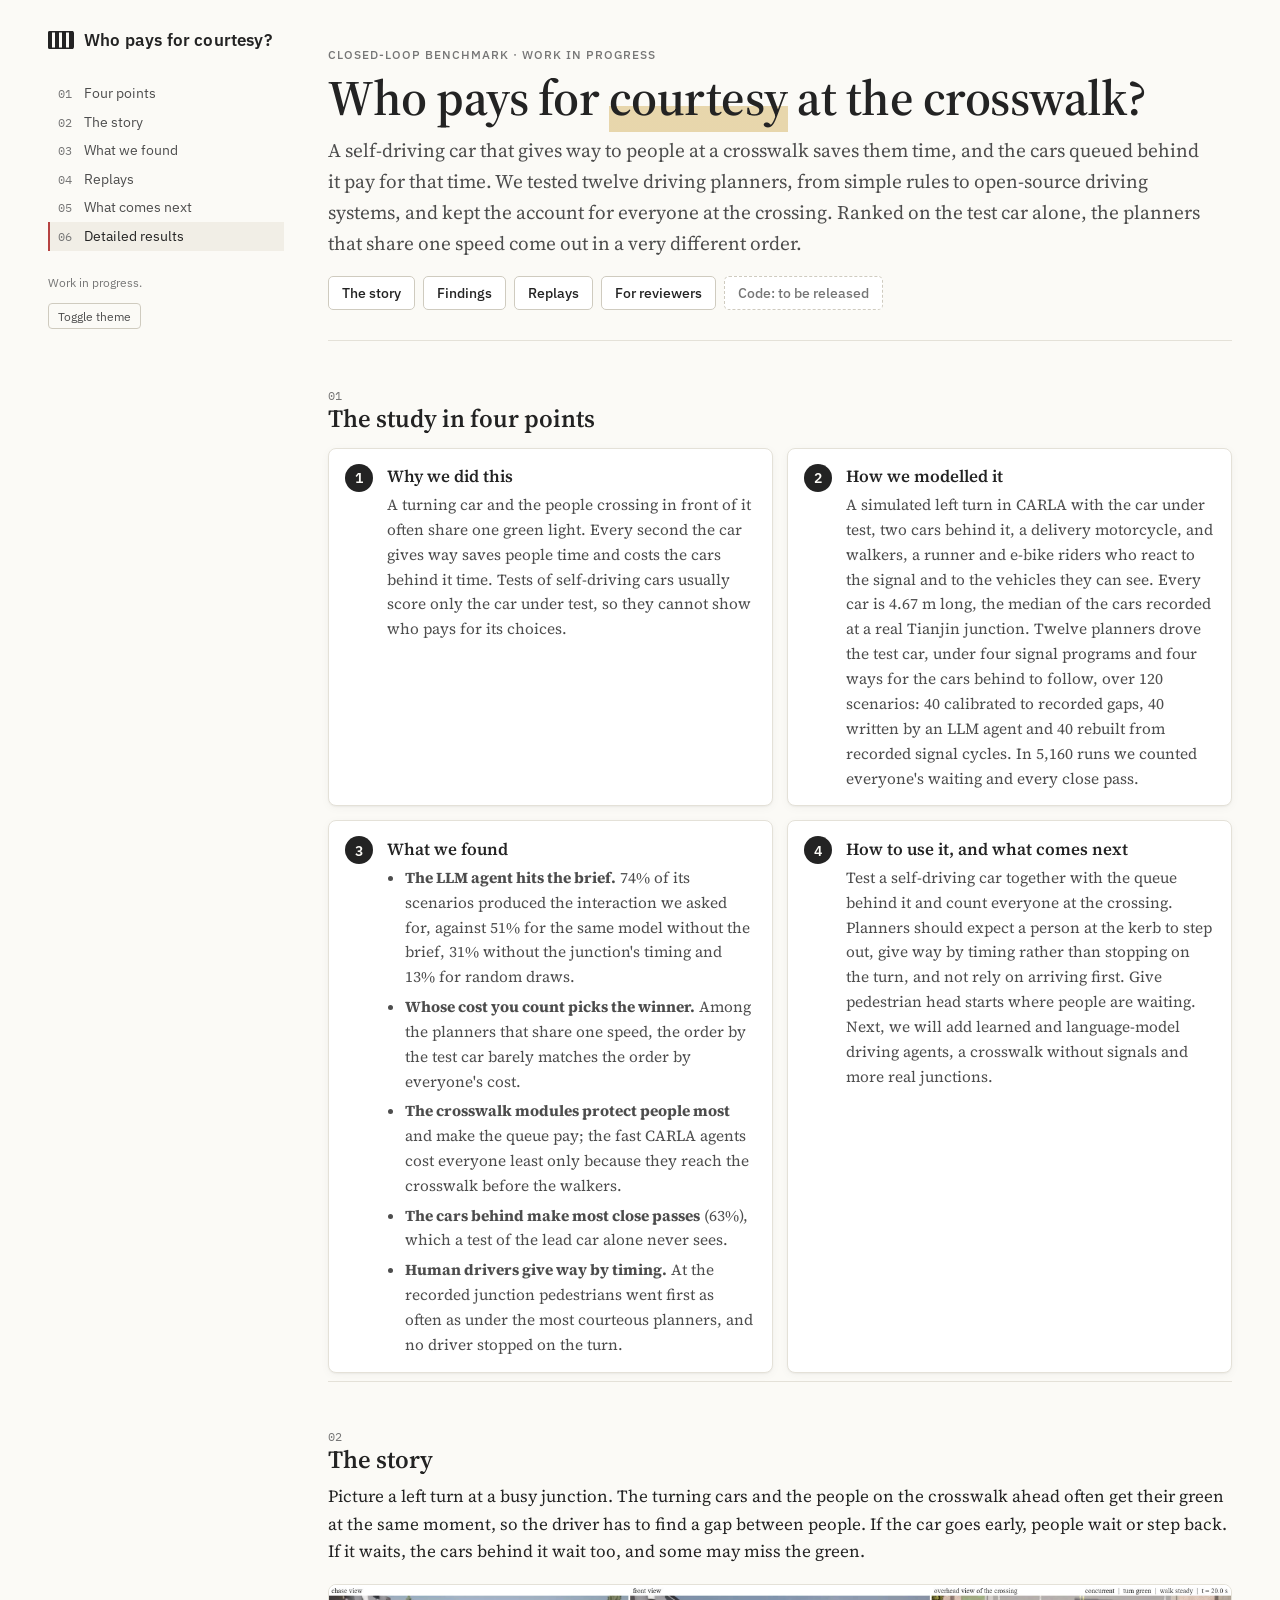
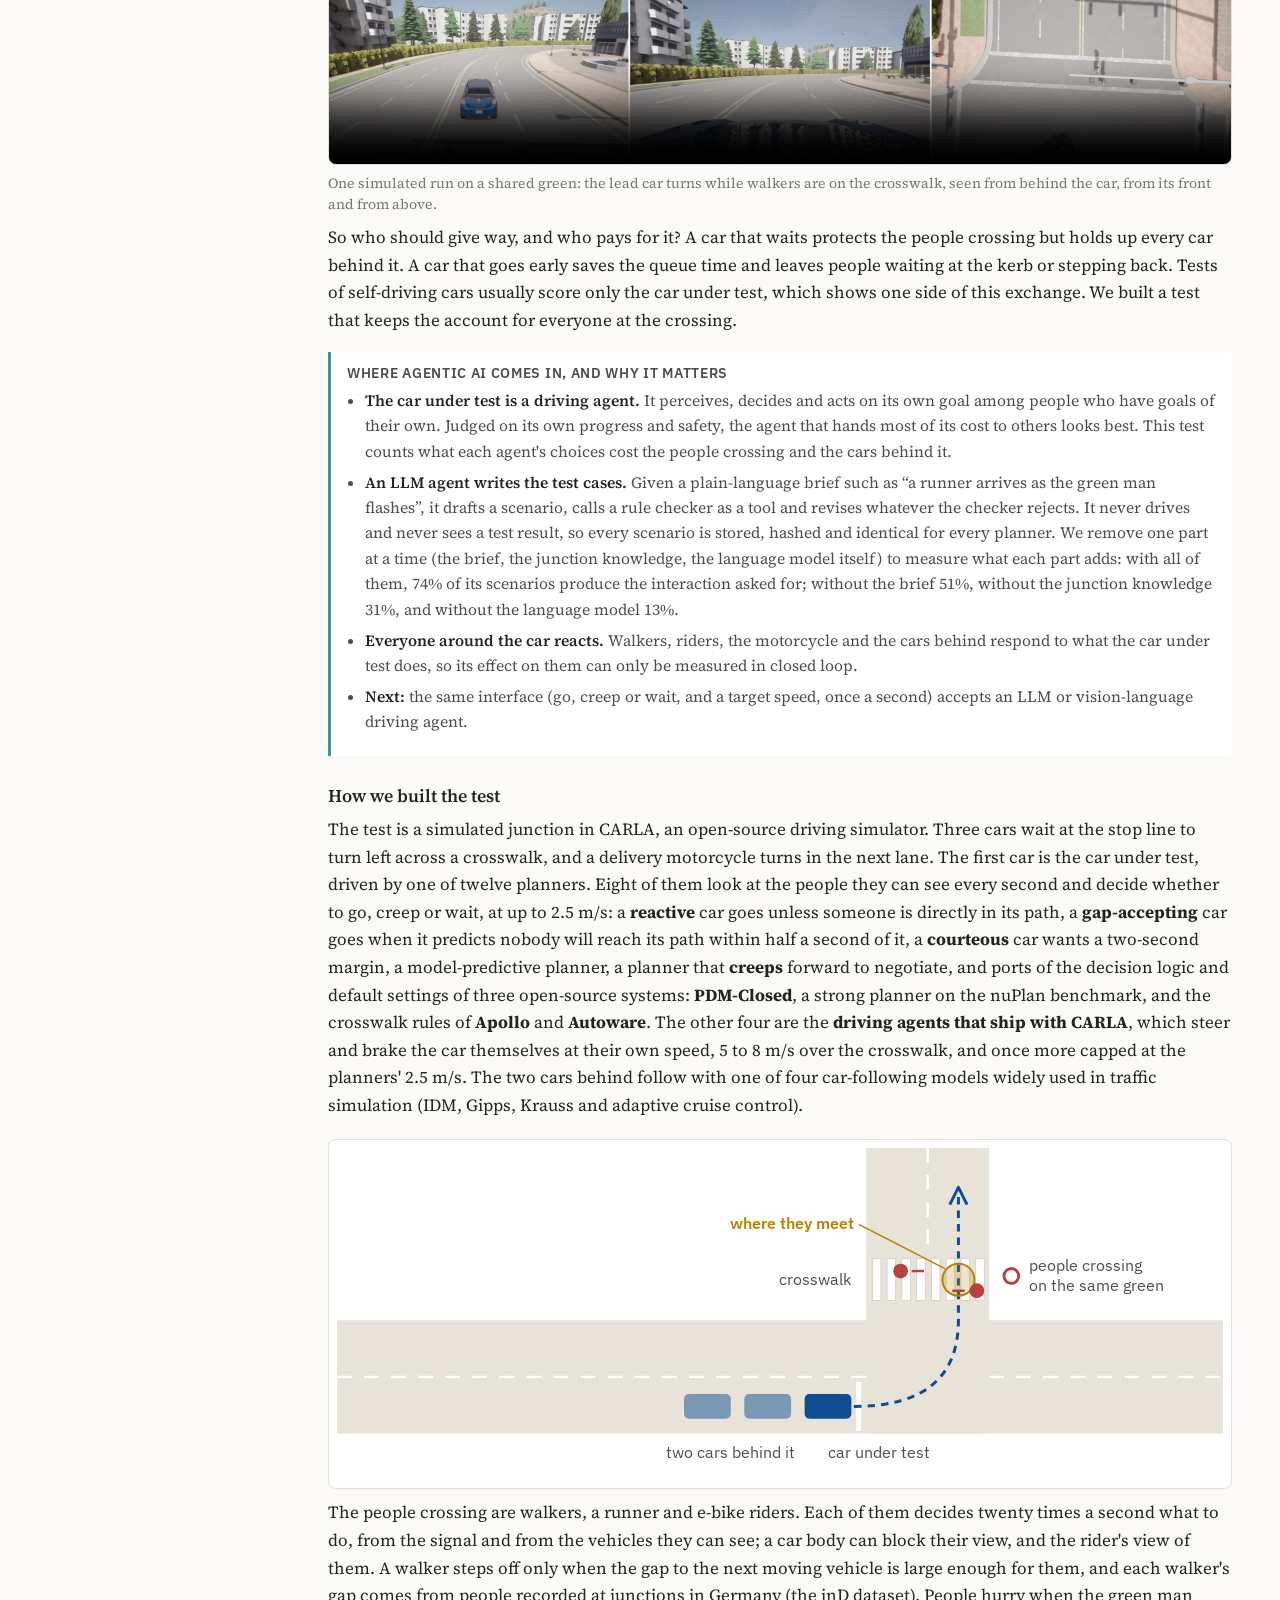
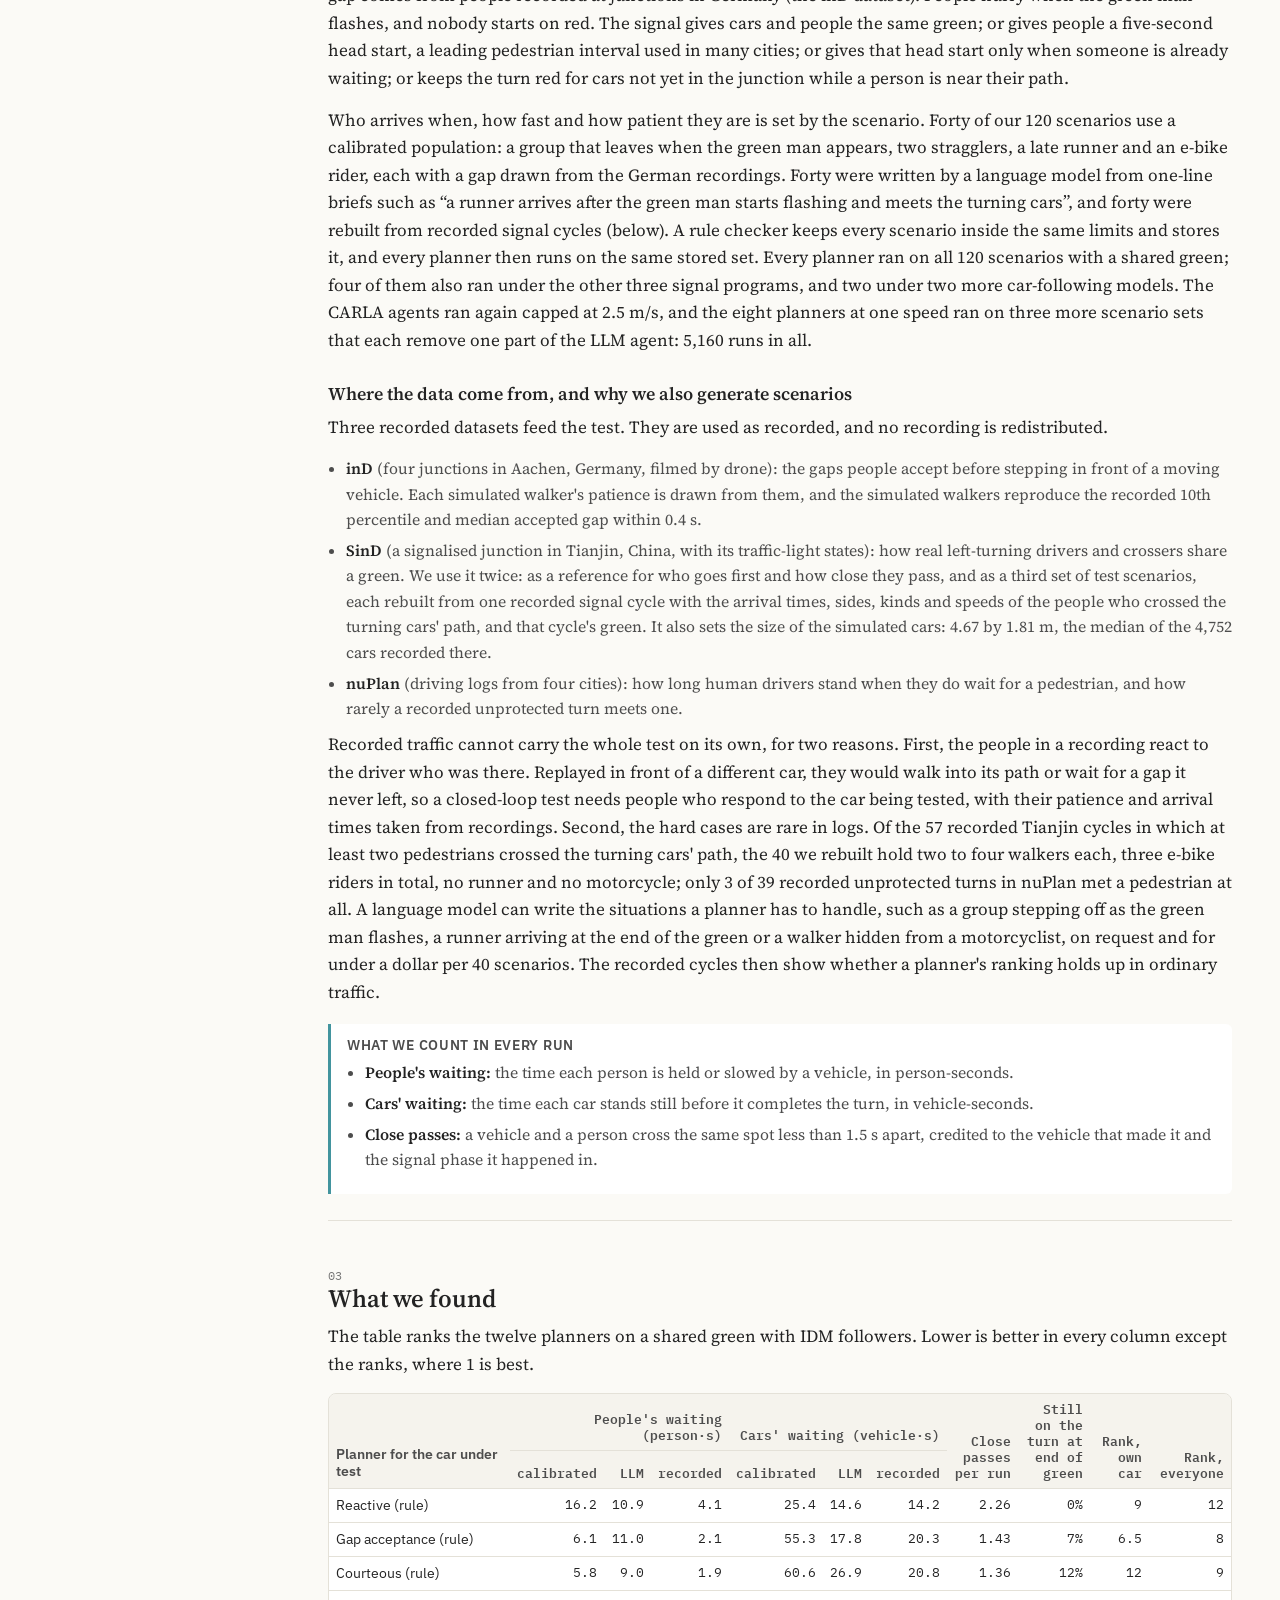
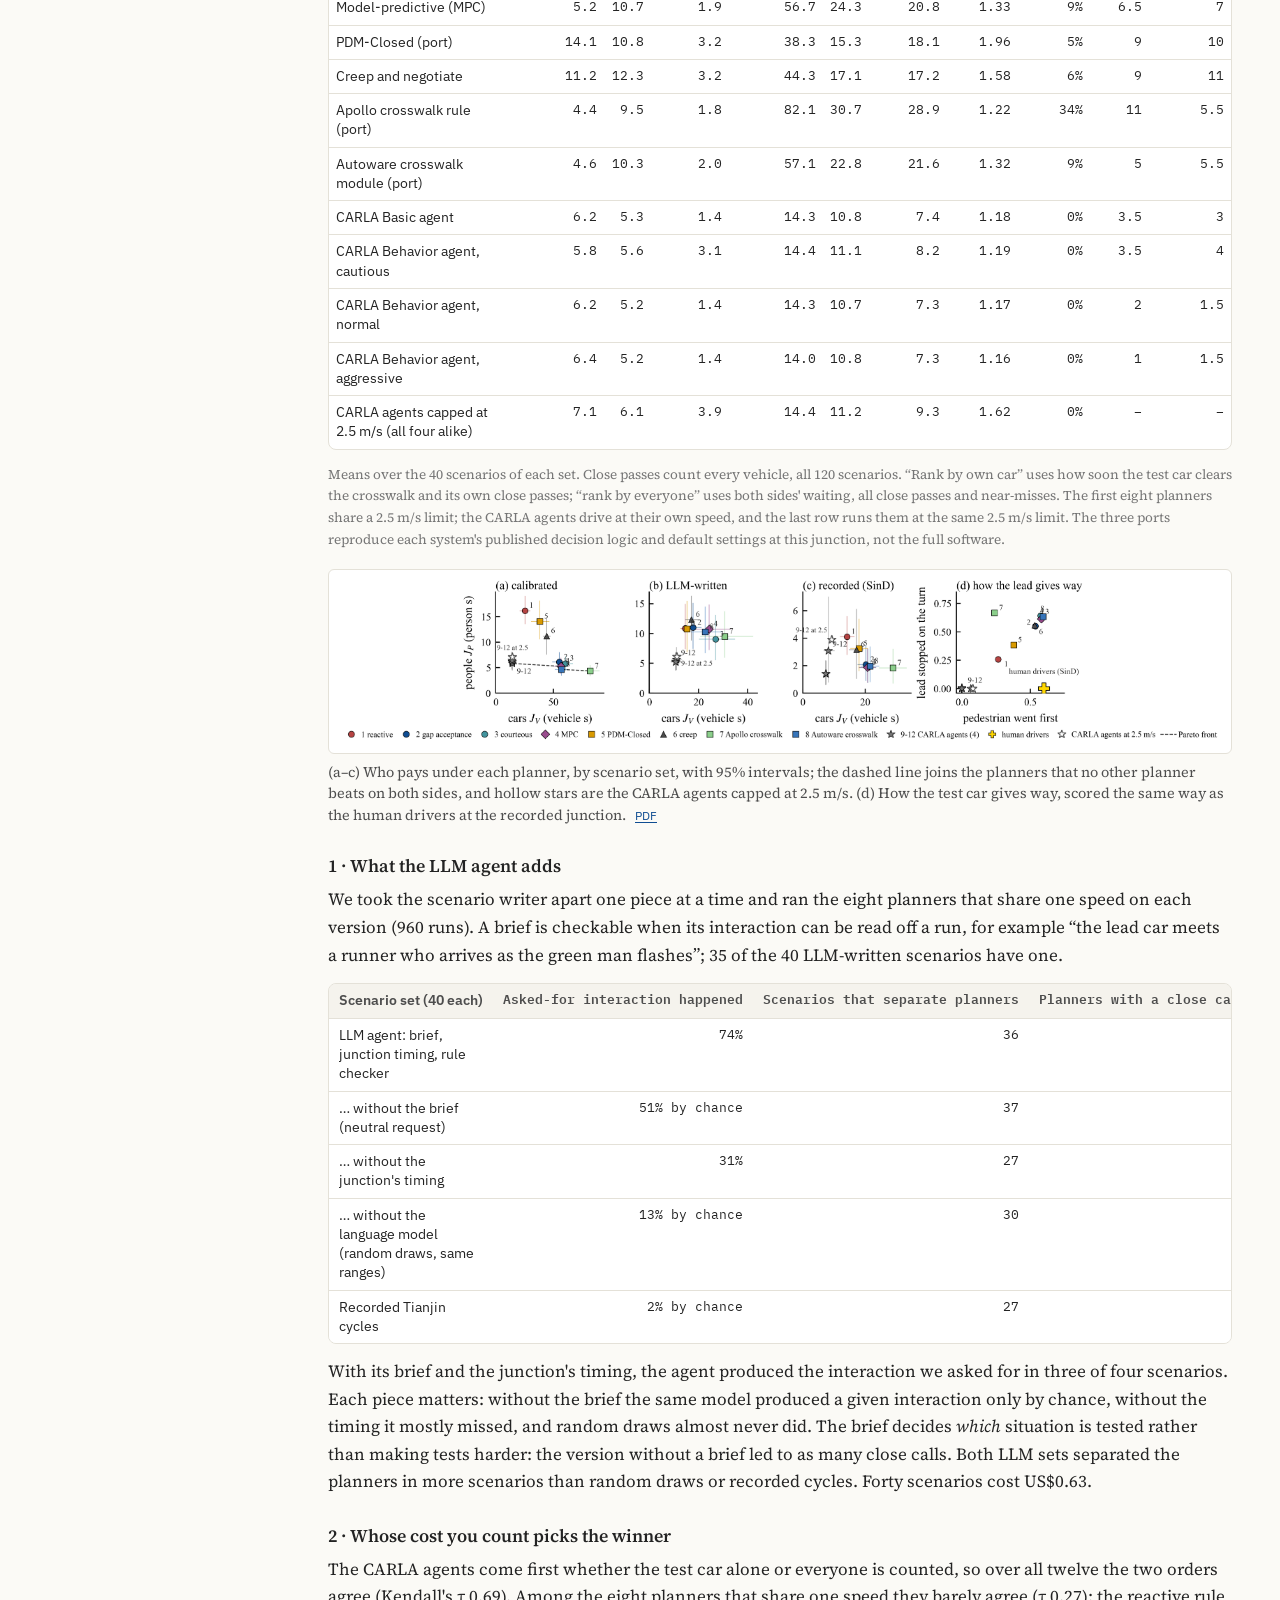
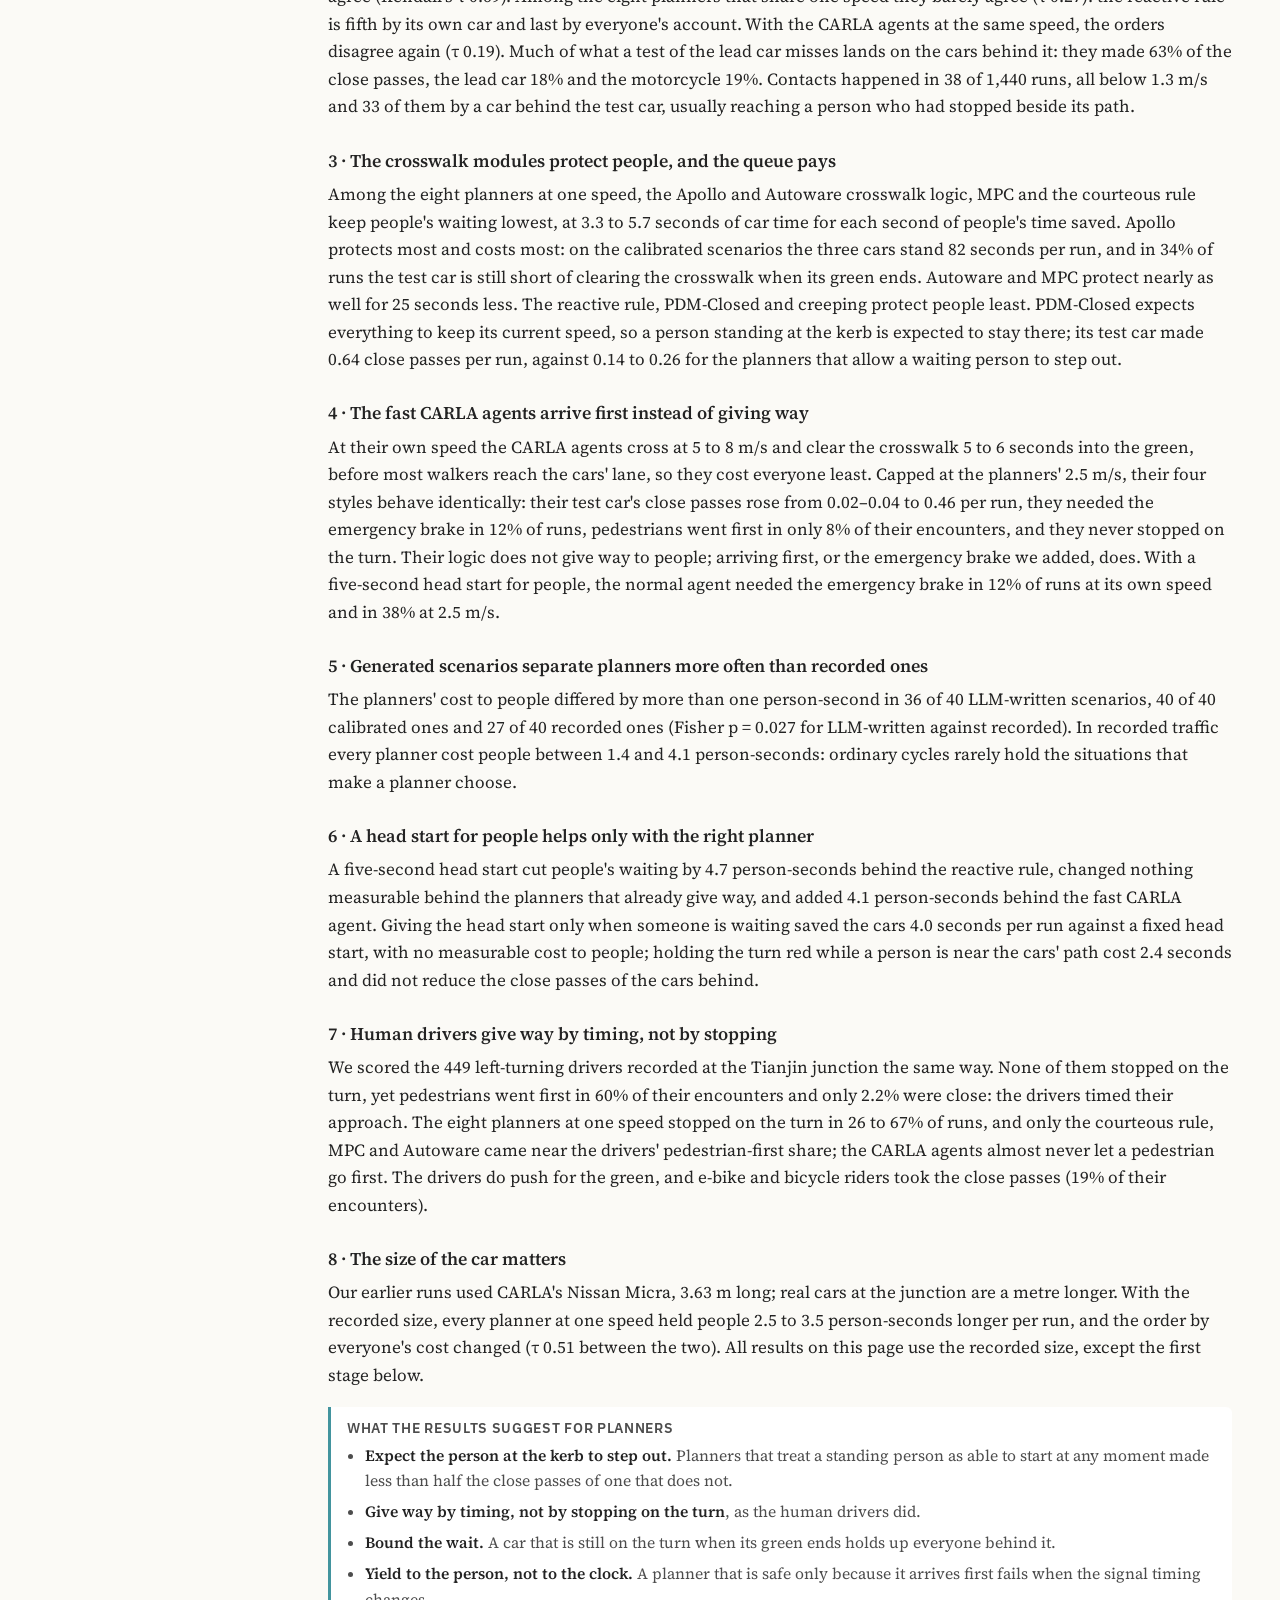
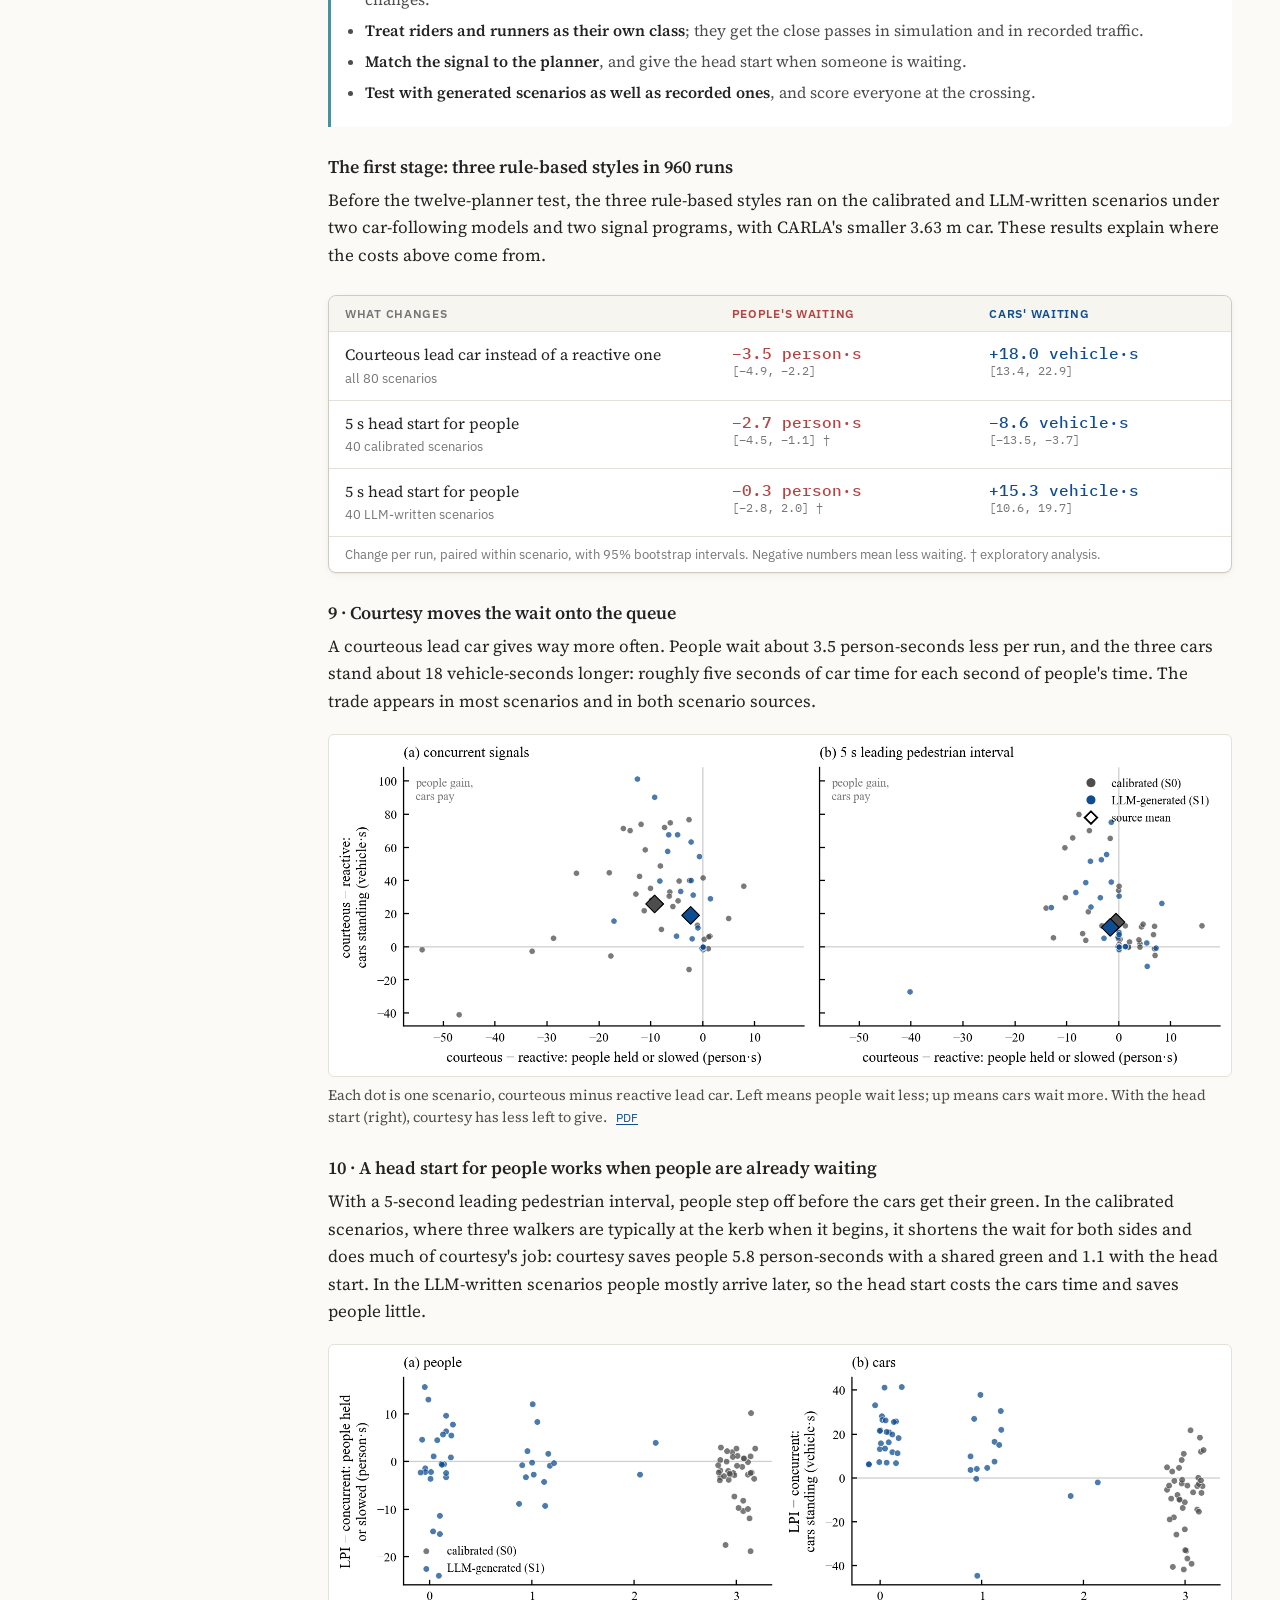
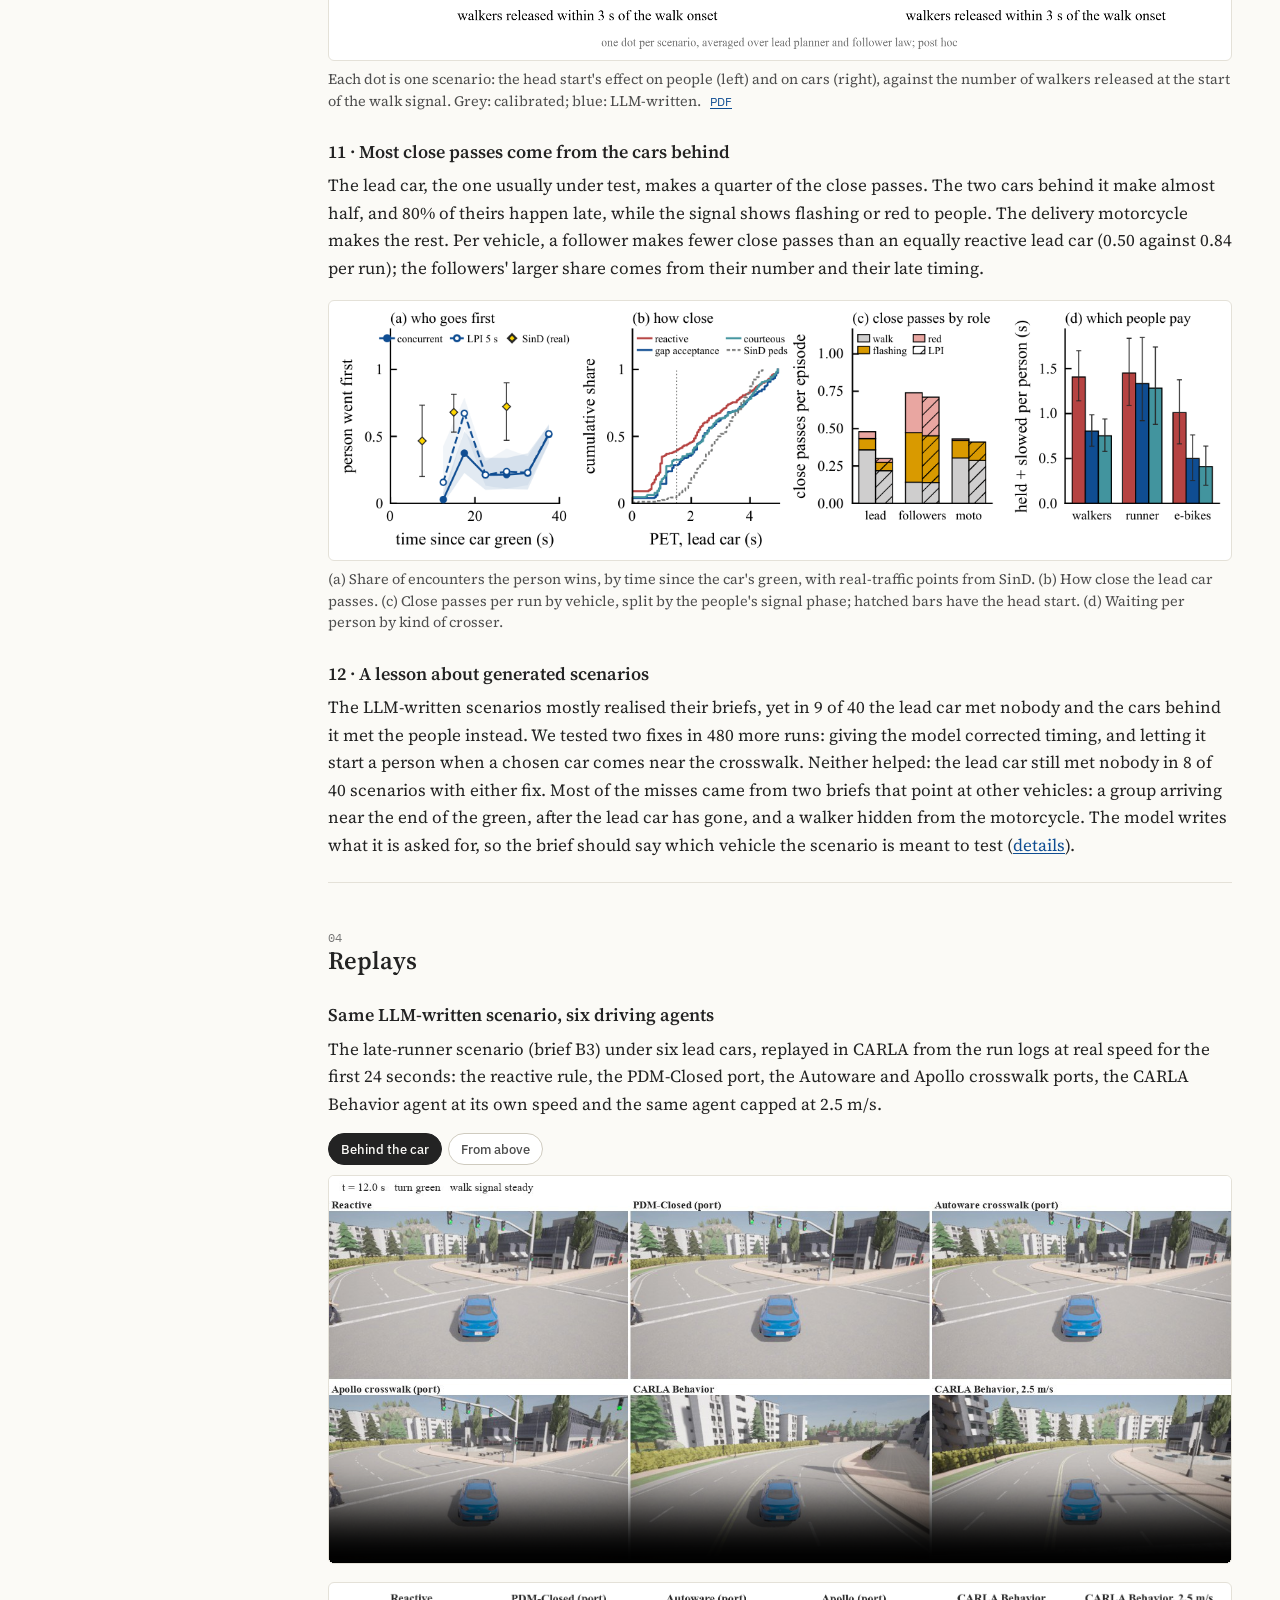
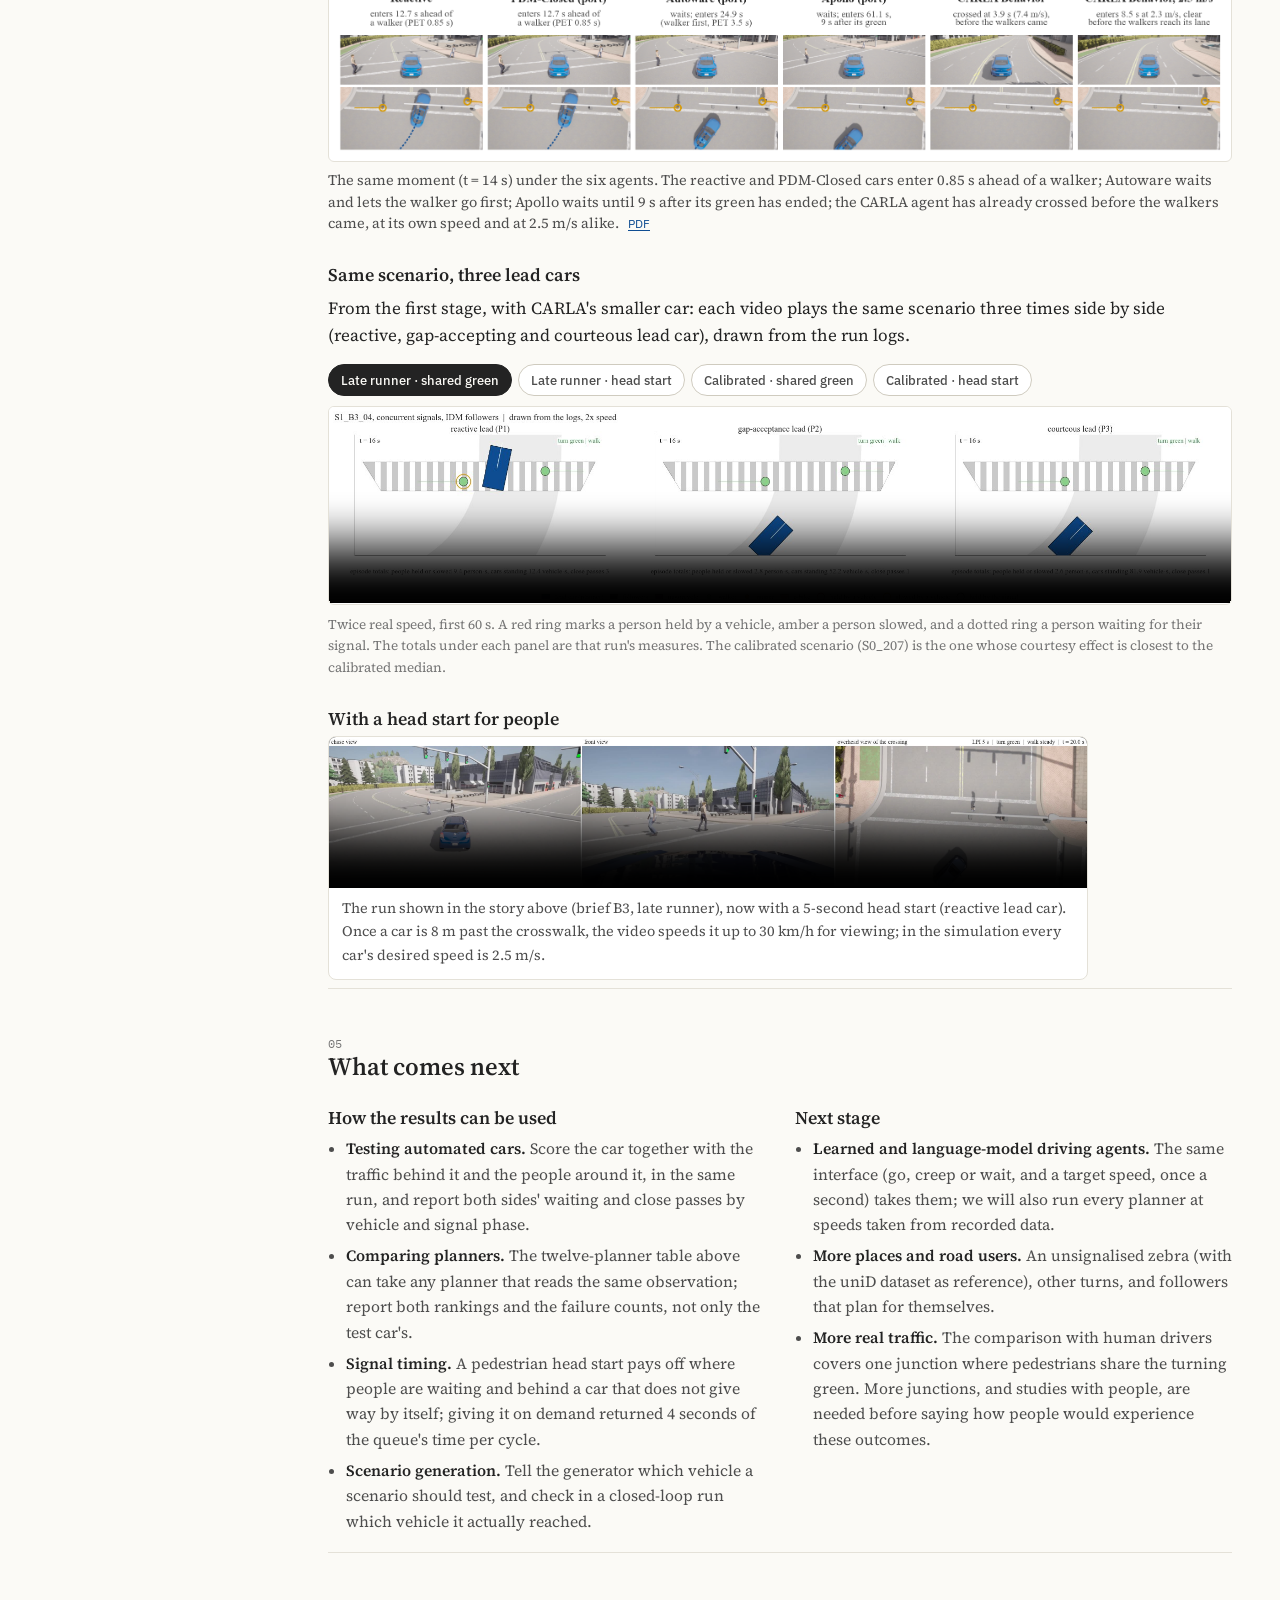
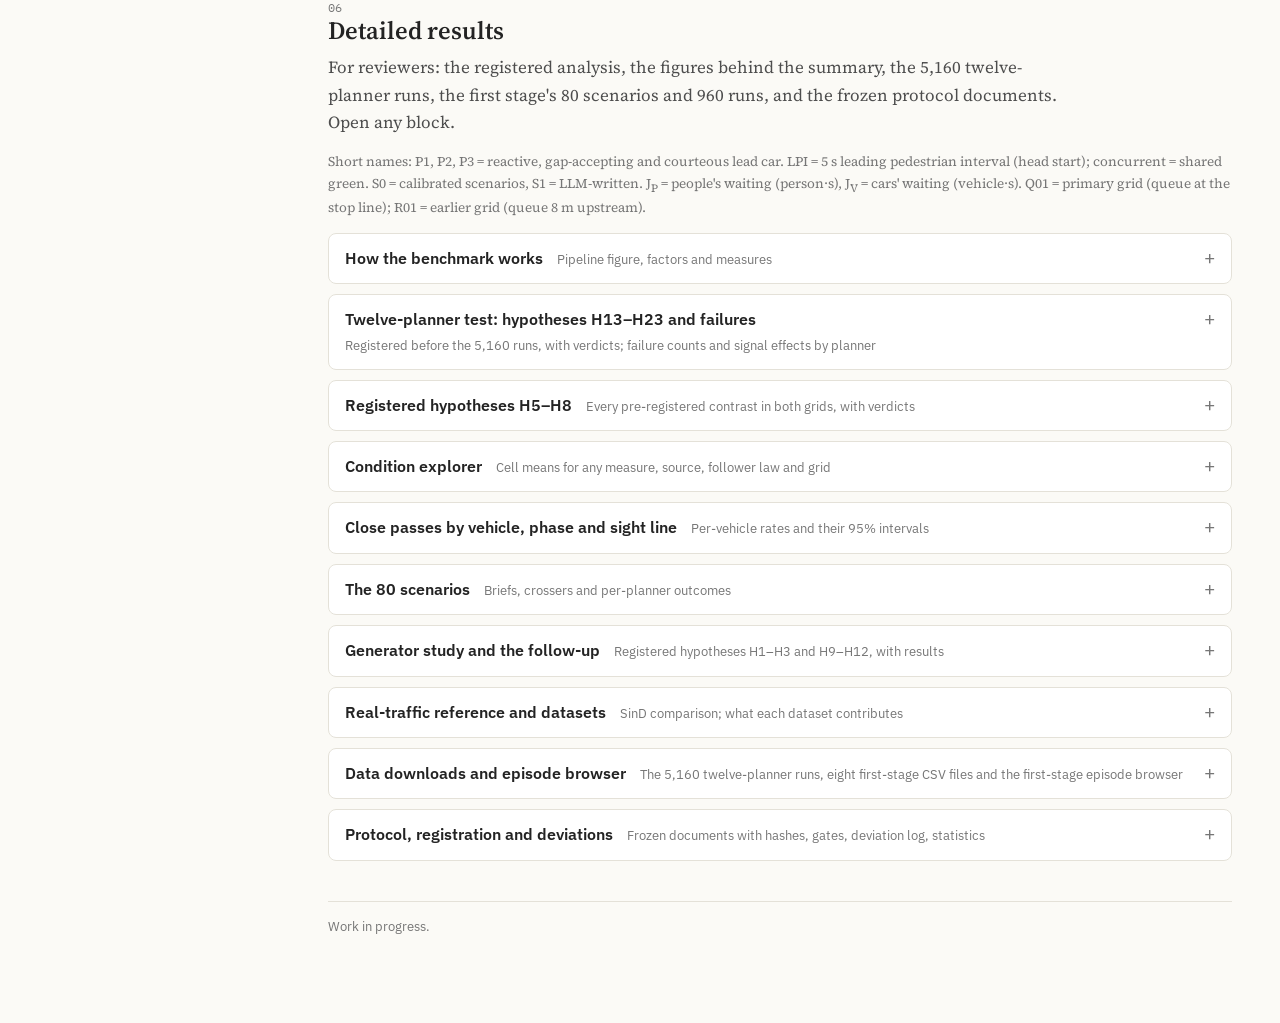
==== commit dc10d2d4: "Update supplementary site" ====
--- a/index.html
+++ b/index.html
@@ -4,7 +4,7 @@
 <meta charset="utf-8">
 <meta name="viewport" content="width=device-width, initial-scale=1">
 <title>Who Pays for Courtesy?</title>
-<meta name="description" content="Supplementary material for an AAAI-27 workshop paper: who waits, and who passes close, when turning cars and people share a signalised crosswalk.">
+<meta name="description" content="Closed-loop benchmark: who waits, and who passes close, when turning cars and people share a signalised crosswalk.">
 <meta name="robots" content="noindex">
 <link rel="icon" href="data:image/svg+xml,%3Csvg xmlns='http://www.w3.org/2000/svg' viewBox='0 0 32 22'%3E%3Crect x='1' y='1' width='30' height='20' rx='2' fill='white' stroke='%23232323' stroke-width='2'/%3E%3Cpath d='M7 1v20M13 1v20M19 1v20M25 1v20' stroke='%23232323' stroke-width='3'/%3E%3C/svg%3E">
 <link rel="preconnect" href="https://fonts.googleapis.com">
@@ -27,7 +27,7 @@
       <li><a href="#details">Detailed results</a></li>
     </ol>
   </nav>
-  <div class="rail-foot">Supplementary material for an AAAI-27 workshop paper.
+  <div class="rail-foot">Work in progress.
     <br><button class="theme-btn" type="button" data-theme-toggle>Toggle theme</button></div>
 </aside>
 
@@ -43,7 +43,7 @@
   </div>
 
   <header class="hero">
-    <div class="kicker">Supplementary material · AAAI-27 workshop paper</div>
+    <div class="kicker">Closed-loop benchmark · work in progress</div>
     <h1>Who pays for <span class="z">courtesy</span> at the crosswalk?</h1>
     <p class="subtitle">A self-driving car that gives way to people at a crosswalk saves them time, and the cars queued behind it pay
       for that time. We tested twelve driving planners, from simple rules to open-source driving systems, and kept the account for
@@ -53,7 +53,7 @@
       <a class="btn" href="#found">Findings</a>
       <a class="btn" href="#replays">Replays</a>
       <a class="btn" href="#details">For reviewers</a>
-      <span class="btn" aria-disabled="true">Code: released after review</span>
+      <span class="btn" aria-disabled="true">Code: to be released</span>
     </div>
   </header>
 
@@ -128,19 +128,6 @@
       </ul>
     </div>
 
-    <div class="callout" id="workshop-questions">
-      <h4>Which of the workshop's questions this study answers</h4>
-      <ul class="plain">
-        <li><b>How should agentic mobility be evaluated beyond driving metrics?</b> The main question here: score everyone at
-          the crossing in closed loop, not only the car under test, and see whether the ranking of agents changes.</li>
-        <li><b>How should agents adapt to the drivers and road users around them?</b> We compare how each agent gives way with
-          how human drivers at a real junction do it, and which crossers end up with the close passes.</li>
-        <li><b>Which agent designs remain effective under the safety constraints of real vehicles?</b> In part: we count how each
-          design fails (near misses, emergency braking, a car stuck on the crosswalk at the end of its green) when the signal
-          timing changes.</li>
-        <li><b>Coordination at fleet and network scale</b> is outside this one-junction study.</li>
-      </ul>
-    </div>
 
     <h3>How we built the test</h3>
     <p>The test is a simulated junction in CARLA, an open-source driving simulator. Three cars wait at the stop line to turn left
@@ -750,7 +737,7 @@
       </div>
     </details>
 
-    <footer class="site-foot">Supplementary material for an AAAI-27 workshop paper.</footer>
+    <footer class="site-foot">Work in progress.</footer>
   </section>
 </main>
 </div>
